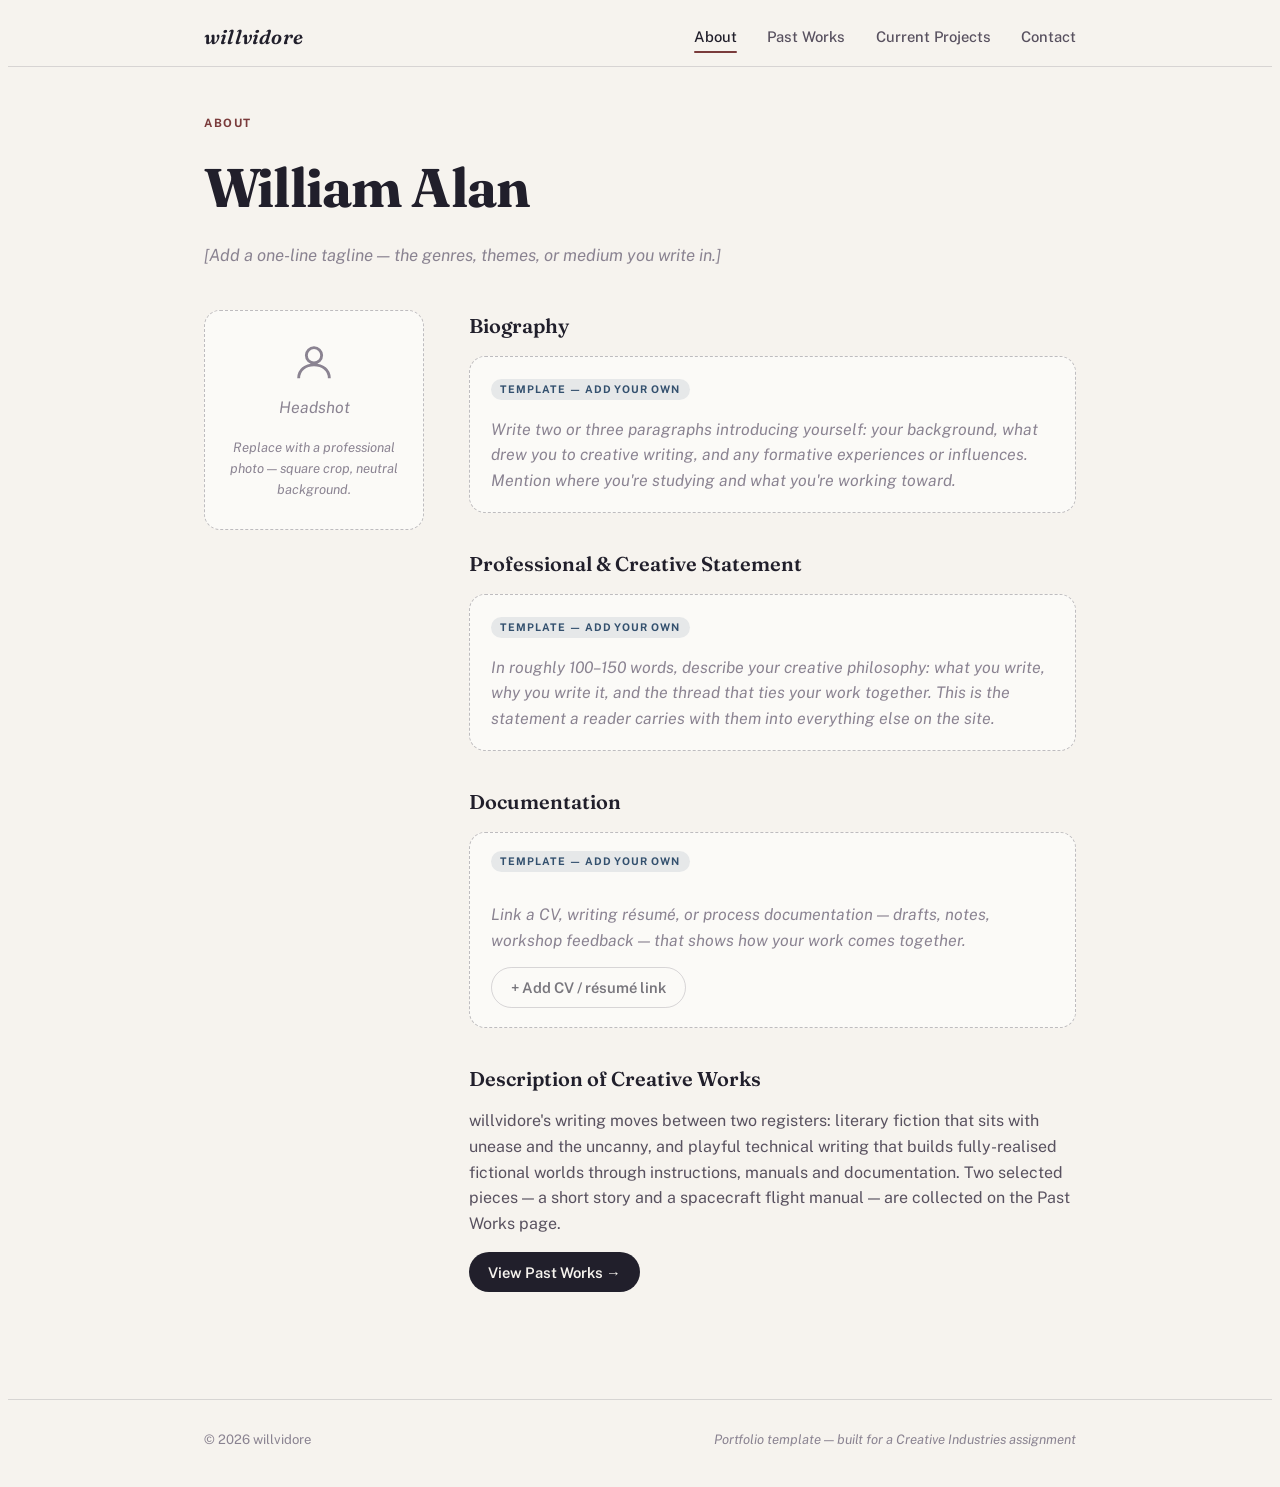
==== index.html @ b3757ad4 "Add files via upload" ====
<!DOCTYPE html>
<html lang="en">
<head>
<meta charset="UTF-8">
<meta name="viewport" content="width=device-width, initial-scale=1.0">
<meta name="description" content="willvidore — a creative writing portfolio featuring past works, current projects, and contact details.">
<link rel="icon" href="data:image/svg+xml,%3Csvg xmlns=%22http://www.w3.org/2000/svg%22 viewBox=%220 0 100 100%22%3E%3Ctext y=%22.9em%22 font-size=%2290%22%3E%F0%9F%96%8B%EF%B8%8F%3C/text%3E%3C/svg%3E">
<title>willvidore</title>
<link rel="preconnect" href="https://fonts.googleapis.com">
<link rel="preconnect" href="https://fonts.gstatic.com" crossorigin>
<link href="https://fonts.googleapis.com/css2?family=Fraunces:ital,opsz,wght@0,9..144,400;0,9..144,500;0,9..144,600;0,9..144,700;1,9..144,500&family=Public+Sans:wght@400;500;600;700&display=swap" rel="stylesheet">
<style>
  :root{
    --paper:#F6F3EE;
    --paper-raised:#FFFFFF;
    --ink:#211F2B;
    --ink-soft:#58515F;
    --ink-faint:#8A8391;
    --accent:#7A3B3B;
    --accent-soft:rgba(122,59,59,.10);
    --accent2:#33506E;
    --accent2-soft:rgba(51,80,110,.10);
    --line:rgba(33,31,43,.14);
    --line-strong:rgba(33,31,43,.28);
    --danger:#A23B2E;
    --danger-soft:rgba(162,59,46,.10);
    --warning:#8A6414;
    --warning-soft:rgba(138,100,20,.12);
    --caution:#3F6B52;
    --caution-soft:rgba(63,107,82,.10);
    --shadow-sm:0 1px 2px rgba(33,31,43,.07);
    --shadow-lg:0 12px 32px rgba(33,31,43,.09);
    --radius:16px;
    --radius-sm:10px;
    --serif:'Fraunces',Georgia,'Times New Roman',serif;
    --sans:'Public Sans',-apple-system,BlinkMacSystemFont,'Segoe UI',sans-serif;
  }
  @media (prefers-color-scheme: dark){
    :root:not([data-theme="light"]){
      --paper:#17151E;
      --paper-raised:#1F1C27;
      --ink:#ECE8E1;
      --ink-soft:#B7AFBF;
      --ink-faint:#847C90;
      --accent:#E0998A;
      --accent-soft:rgba(224,153,138,.14);
      --accent2:#93B7DB;
      --accent2-soft:rgba(147,183,219,.14);
      --line:rgba(236,232,225,.14);
      --line-strong:rgba(236,232,225,.26);
      --danger:#E28777;
      --danger-soft:rgba(226,135,119,.14);
      --warning:#E0BA5C;
      --warning-soft:rgba(224,186,92,.14);
      --caution:#8FC7A4;
      --caution-soft:rgba(143,199,164,.14);
      --shadow-sm:0 1px 2px rgba(0,0,0,.4);
      --shadow-lg:0 16px 36px rgba(0,0,0,.45);
    }
  }
  :root[data-theme="dark"]{
    --paper:#17151E;
    --paper-raised:#1F1C27;
    --ink:#ECE8E1;
    --ink-soft:#B7AFBF;
    --ink-faint:#847C90;
    --accent:#E0998A;
    --accent-soft:rgba(224,153,138,.14);
    --accent2:#93B7DB;
    --accent2-soft:rgba(147,183,219,.14);
    --line:rgba(236,232,225,.14);
    --line-strong:rgba(236,232,225,.26);
    --danger:#E28777;
    --danger-soft:rgba(226,135,119,.14);
    --warning:#E0BA5C;
    --warning-soft:rgba(224,186,92,.14);
    --caution:#8FC7A4;
    --caution-soft:rgba(143,199,164,.14);
    --shadow-sm:0 1px 2px rgba(0,0,0,.4);
    --shadow-lg:0 16px 36px rgba(0,0,0,.45);
  }

  *{box-sizing:border-box;}
  body{
    background:var(--paper);
    color:var(--ink);
    font:400 16px/1.6 var(--sans);
    -webkit-font-smoothing:antialiased;
  }
  h1,h2,h3,h4,h5{font-family:var(--serif);font-weight:600;color:var(--ink);text-wrap:balance;margin:0;}
  p{margin:0;}
  a{color:inherit;}
  ul,ol,dl{margin:0;padding:0;}
  li{list-style:none;}
  button{font:inherit;color:inherit;background:none;border:none;cursor:pointer;}
  svg{display:block;flex-shrink:0;}
  @media (prefers-reduced-motion: reduce){
    *{animation-duration:.001ms !important;transition-duration:.001ms !important;}
  }

  .page-inner{max-width:920px;margin:0 auto;padding-inline:24px;}
  .eyebrow{
    font:700 .72rem/1 var(--sans);letter-spacing:.14em;text-transform:uppercase;
    color:var(--accent);margin-bottom:.9rem;
  }
  .display{font-size:clamp(2.1rem,5vw,3.4rem);letter-spacing:-.015em;font-weight:700;}
  .lede{font-size:1.08rem;color:var(--ink-soft);max-width:60ch;margin-top:.9rem;}

  /* ---------- nav ---------- */
  .nav{
    position:sticky;top:env(safe-area-inset-top,0px);z-index:40;
    background:color-mix(in srgb, var(--paper) 88%, transparent);
    backdrop-filter:blur(10px);
    border-bottom:1px solid var(--line);
  }
  .nav-inner{
    max-width:920px;margin:0 auto;padding:16px 24px;
    display:flex;align-items:center;justify-content:space-between;gap:1rem;
  }
  .wordmark{
    font:600 1.25rem/1 var(--serif);font-style:italic;letter-spacing:.01em;
    text-decoration:none;color:var(--ink);
  }
  .nav-toggle{
    display:none;align-items:center;gap:.4rem;
    font:600 .85rem var(--sans);color:var(--ink);
    border:1px solid var(--line-strong);border-radius:999px;padding:.45rem .9rem;
  }
  .nav-links{display:flex;align-items:center;gap:1.9rem;}
  .nav-links a{
    text-decoration:none;font:500 .92rem var(--sans);color:var(--ink-soft);
    position:relative;padding-block:.3rem;transition:color .15s ease;
  }
  .nav-links a:hover{color:var(--ink);}
  .nav-links a[aria-current="page"]{color:var(--ink);}
  .nav-links a[aria-current="page"]::after{
    content:"";position:absolute;left:0;right:0;bottom:-3px;height:2px;background:var(--accent);border-radius:2px;
  }
  @media (max-width:640px){
    .nav-toggle{display:inline-flex;}
    .nav-links{
      position:absolute;top:100%;left:0;right:0;
      flex-direction:column;align-items:flex-start;gap:0;
      background:var(--paper-raised);border-bottom:1px solid var(--line);
      box-shadow:var(--shadow-lg);
      max-height:0;overflow:hidden;transition:max-height .22s ease;
    }
    .nav-links.open{max-height:280px;}
    .nav-links li{width:100%;}
    .nav-links a{display:block;padding:.9rem 24px;width:100%;border-bottom:1px solid var(--line);}
  }

  main{display:block;}
  .page{padding-block:3.2rem 4.5rem;animation:fade-in .35s ease both;}
  @keyframes fade-in{from{opacity:0;transform:translateY(6px);}to{opacity:1;transform:translateY(0);}}

  /* ---------- buttons ---------- */
  .btn{
    display:inline-flex;align-items:center;gap:.5rem;
    font:600 .92rem var(--sans);text-decoration:none;
    padding:.7rem 1.2rem;border-radius:999px;transition:transform .15s ease, background .15s ease, border-color .15s ease;
  }
  .btn-primary{background:var(--ink);color:var(--paper);}
  :root[data-theme="dark"] .btn-primary, @media (prefers-color-scheme:dark){ }
  .btn-primary:hover{transform:translateY(-1px);}
  .btn-ghost{border:1.5px solid var(--line-strong);color:var(--ink);}
  .btn-ghost:hover{border-color:var(--accent);color:var(--accent);}
  .btn-disabled{opacity:.6;cursor:not-allowed;}
  .btn-disabled:hover{transform:none;border-color:var(--line-strong);color:var(--ink);}

  /* ---------- template placeholders ---------- */
  .template-box{
    border:1.5px dashed var(--line-strong);
    border-radius:var(--radius);
    padding:1.15rem 1.3rem;
    background:color-mix(in srgb, var(--paper-raised) 55%, transparent);
  }
  .template-tag{
    display:inline-flex;align-items:center;gap:.35rem;
    font:700 .66rem/1 var(--sans);letter-spacing:.09em;text-transform:uppercase;
    color:var(--accent2);background:var(--accent2-soft);
    padding:.32rem .6rem;border-radius:999px;margin-bottom:.65rem;
  }
  .placeholder-text{color:var(--ink-faint);font-style:italic;}
  .fine-print{font-size:.82rem;margin-top:.5rem;}

  /* ---------- about page ---------- */
  .about-intro{margin-bottom:2.6rem;}
  .tagline{font-size:1.05rem;margin-top:.7rem;max-width:52ch;}
  .about-grid{display:grid;grid-template-columns:220px 1fr;gap:2.8rem;align-items:start;}
  @media (max-width:720px){.about-grid{grid-template-columns:1fr;}}
  .headshot-frame{
    aspect-ratio:1/1;width:100%;display:flex;flex-direction:column;align-items:center;justify-content:center;
    text-align:center;gap:.55rem;
  }
  .headshot-frame svg{color:var(--ink-faint);width:46px;height:46px;}
  .about-block{margin-bottom:2.2rem;}
  .about-block h2{font-size:1.25rem;margin-bottom:.85rem;}
  .about-block p.placeholder-text{margin-top:.4rem;}
  .doc-box{display:flex;flex-direction:column;align-items:flex-start;gap:.85rem;}
  .about-block > p{color:var(--ink-soft);}
  .about-block .btn-primary{margin-top:1rem;}

  /* ---------- past works ---------- */
  .works-list{margin-top:2.4rem;display:flex;flex-direction:column;gap:1.6rem;}
  .work-card{
    background:var(--paper-raised);border:1px solid var(--line);border-radius:var(--radius);
    box-shadow:var(--shadow-sm);overflow:hidden;
  }
  .work-head{padding:1.9rem 2rem;}
  .work-meta-row{display:flex;flex-wrap:wrap;align-items:center;gap:.7rem;margin-bottom:.9rem;}
  .chip{
    font:700 .68rem/1 var(--sans);letter-spacing:.06em;text-transform:uppercase;
    padding:.36rem .65rem;border-radius:999px;
  }
  .chip-fiction{background:var(--accent-soft);color:var(--accent);}
  .chip-tech{background:var(--accent2-soft);color:var(--accent2);}
  .work-stats{font:500 .8rem var(--sans);color:var(--ink-faint);font-variant-numeric:tabular-nums;}
  .work-card h2{font-size:1.7rem;margin-bottom:.7rem;}
  .work-logline{font-style:italic;color:var(--ink-soft);margin-bottom:.85rem;max-width:62ch;}
  .work-desc{color:var(--ink-soft);max-width:66ch;margin-bottom:1.3rem;}
  .work-toggle{
    display:inline-flex;align-items:center;gap:.5rem;
    font:600 .88rem var(--sans);color:var(--ink);
    border:1.5px solid var(--line-strong);border-radius:999px;padding:.6rem 1.1rem;
    transition:border-color .15s ease,color .15s ease;
  }
  .work-toggle:hover{border-color:var(--accent);color:var(--accent);}
  .chevron{width:14px;height:14px;transition:transform .2s ease;}
  .chevron.open{transform:rotate(180deg);}
  .work-full{border-top:1px solid var(--line);padding:2.2rem 2rem 2.4rem;background:color-mix(in srgb, var(--paper) 55%, var(--paper-raised));}

  .manuscript{max-width:64ch;margin:0 auto;font-family:var(--serif);font-size:1.06rem;line-height:1.85;color:var(--ink);}
  .manuscript p{margin-bottom:1.15rem;}
  .manuscript p:first-of-type::first-letter{
    font-size:3.1rem;font-weight:600;float:left;line-height:.82;padding:.1rem .5rem 0 0;color:var(--accent);
  }

  .manual{max-width:66ch;margin:0 auto;}
  .manual h3{font-size:1.4rem;margin-bottom:.6rem;}
  .manual > p{color:var(--ink-soft);margin-bottom:.8rem;}
  .manual h4{font-size:1.05rem;margin-top:2rem;margin-bottom:.9rem;padding-bottom:.5rem;border-bottom:1px solid var(--line);}
  .manual h5{font-size:.92rem;color:var(--accent2);margin-top:1.3rem;margin-bottom:.6rem;letter-spacing:.02em;}
  .control-list{display:grid;grid-template-columns:1fr;gap:.75rem;}
  .control-list .ctrl{padding:.7rem .9rem;border:1px solid var(--line);border-radius:var(--radius-sm);background:var(--paper-raised);}
  .control-list dt{font:600 .92rem var(--sans);margin-bottom:.2rem;}
  .control-list dd{font-size:.88rem;color:var(--ink-soft);margin:0;}
  .manual ol{counter-reset:step;display:flex;flex-direction:column;gap:.7rem;margin-bottom:.5rem;}
  .manual ol li{
    counter-increment:step;position:relative;padding-left:2.1rem;font-size:.94rem;color:var(--ink);
  }
  .manual ol li::before{
    content:counter(step);position:absolute;left:0;top:0;
    width:1.5rem;height:1.5rem;border-radius:50%;background:var(--accent2-soft);color:var(--accent2);
    font:700 .74rem/1.5rem var(--sans);text-align:center;font-variant-numeric:tabular-nums;
  }
  .manual ol li small{display:block;color:var(--ink-soft);font-size:.86rem;margin-top:.15rem;}
  .warnings-list{display:flex;flex-direction:column;gap:.6rem;}
  .warnings-list li{
    font-size:.92rem;padding:.65rem .9rem;border-radius:var(--radius-sm);border:1px solid var(--line);
  }
  .sev-danger{background:var(--danger-soft);border-color:transparent;color:var(--ink);}
  .sev-danger strong{color:var(--danger);}
  .sev-warning{background:var(--warning-soft);border-color:transparent;color:var(--ink);}
  .sev-warning strong{color:var(--warning);}
  .sev-caution{background:var(--caution-soft);border-color:transparent;color:var(--ink);}
  .sev-caution strong{color:var(--caution);}
  .faq-list{display:flex;flex-direction:column;gap:1.1rem;}
  .faq-list dt{font:600 .95rem var(--sans);margin-bottom:.3rem;}
  .faq-list dd{color:var(--ink-soft);font-size:.92rem;margin:0;}

  .work-card-add{margin-top:.3rem;text-align:left;}

  /* ---------- projects ---------- */
  .projects-grid{margin-top:2.2rem;display:grid;grid-template-columns:repeat(auto-fill,minmax(240px,1fr));gap:1.2rem;}
  .project-card{min-height:190px;display:flex;flex-direction:column;gap:.5rem;}
  .project-card h2{font-size:1.15rem;}
  .project-status{
    display:inline-block;font:600 .72rem var(--sans);letter-spacing:.04em;text-transform:uppercase;
    padding:.28rem .6rem;border-radius:999px;border:1px dashed var(--line-strong);width:fit-content;
  }
  .add-card{align-items:center;justify-content:center;text-align:center;min-height:190px;}

  /* ---------- contact ---------- */
  .contact-layout{display:grid;grid-template-columns:1.1fr .9fr;gap:3rem;margin-top:2.4rem;align-items:start;}
  @media (max-width:720px){.contact-layout{grid-template-columns:1fr;gap:2.2rem;}}
  .contact-card{margin-top:1rem;}
  .contact-email{font:600 1.25rem var(--serif);word-break:break-word;}
  .contact-layout h2{font-size:1.1rem;margin-bottom:1rem;}
  .elsewhere-list{display:flex;flex-direction:column;gap:.75rem;}
  .elsewhere-item{
    display:flex;align-items:center;gap:.75rem;padding:.85rem 1rem;
  }
  .elsewhere-item svg{width:20px;height:20px;color:var(--ink-faint);}

  /* ---------- footer ---------- */
  .site-footer{border-top:1px solid var(--line);padding-block:1.8rem;}
  .footer-inner{display:flex;flex-wrap:wrap;justify-content:space-between;gap:.5rem;font-size:.82rem;color:var(--ink-faint);}
</style>

</head>
<body>
<header class="nav">
  <div class="nav-inner">
    <a href="#about" class="wordmark">willvidore</a>
    <nav aria-label="Primary">
      <button class="nav-toggle" id="navToggle" aria-expanded="false" aria-controls="navLinks">
        Menu
        <svg width="12" height="12" viewBox="0 0 24 24" fill="none" stroke="currentColor" stroke-width="2.4" stroke-linecap="round"><path d="M3 6h18M3 12h18M3 18h18"/></svg>
      </button>
      <ul class="nav-links" id="navLinks">
        <li><a href="#about" data-route="about">About</a></li>
        <li><a href="#past-works" data-route="past-works">Past Works</a></li>
        <li><a href="#current-projects" data-route="current-projects">Current Projects</a></li>
        <li><a href="#contact" data-route="contact">Contact</a></li>
      </ul>
    </nav>
  </div>
</header>

<main id="main">

  <!-- ABOUT -->
  <section id="page-about" class="page" data-page="about">
    <div class="page-inner">
      <div class="about-intro">
        <p class="eyebrow">About</p>
        <h1 class="display">William Alan</h1>
        <p class="tagline placeholder-text">[Add a one-line tagline — the genres, themes, or medium you write in.]</p>
      </div>

      <div class="about-grid">
        <div class="headshot-col">
          <div class="headshot-frame template-box">
            <svg width="46" height="46" viewBox="0 0 24 24" fill="none" stroke="currentColor" stroke-width="1.5"><circle cx="12" cy="8" r="4"/><path d="M4 20c0-4.4 3.6-7 8-7s8 2.6 8 7"/></svg>
            <p class="placeholder-text">Headshot</p>
            <p class="fine-print placeholder-text">Replace with a professional photo — square crop, neutral background.</p>
          </div>
        </div>

        <div class="about-col">
          <div class="about-block">
            <h2>Biography</h2>
            <div class="template-box">
              <span class="template-tag">Template — add your own</span>
              <p class="placeholder-text">Write two or three paragraphs introducing yourself: your background, what drew you to creative writing, and any formative experiences or influences. Mention where you're studying and what you're working toward.</p>
            </div>
          </div>

          <div class="about-block">
            <h2>Professional &amp; Creative Statement</h2>
            <div class="template-box">
              <span class="template-tag">Template — add your own</span>
              <p class="placeholder-text">In roughly 100–150 words, describe your creative philosophy: what you write, why you write it, and the thread that ties your work together. This is the statement a reader carries with them into everything else on the site.</p>
            </div>
          </div>

          <div class="about-block">
            <h2>Documentation</h2>
            <div class="template-box doc-box">
              <span class="template-tag">Template — add your own</span>
              <p class="placeholder-text">Link a CV, writing résumé, or process documentation — drafts, notes, workshop feedback — that shows how your work comes together.</p>
              <span class="btn btn-ghost btn-disabled" aria-disabled="true">+ Add CV / résumé link</span>
            </div>
          </div>

          <div class="about-block">
            <h2>Description of Creative Works</h2>
            <p>willvidore's writing moves between two registers: literary fiction that sits with unease and the uncanny, and playful technical writing that builds fully-realised fictional worlds through instructions, manuals and documentation. Two selected pieces — a short story and a spacecraft flight manual — are collected on the Past Works page.</p>
            <a href="#past-works" class="btn btn-primary">View Past Works →</a>
          </div>
        </div>
      </div>
    </div>
  </section>

  <!-- PAST WORKS -->
  <section id="page-past-works" class="page" data-page="past-works" hidden>
    <div class="page-inner">
      <p class="eyebrow">Past Works</p>
      <h1 class="display">Selected Writing</h1>
      <p class="lede">Two pieces, two registers: a work of literary short fiction, and a technical document written entirely in-world. Together they show range across tone, form and craft.</p>

      <div class="works-list">

        <article class="work-card">
          <div class="work-head">
            <div class="work-meta-row">
              <span class="chip chip-fiction">Literary Fiction</span>
              <span class="work-stats">1,343 words · ~6 min read</span>
            </div>
            <h2>Beneath Our Feet</h2>
            <p class="work-logline">Two sisters watch the shadow-creatures that haunt their street every night — until one small detail about an old friend's cane makes the watching impossible to unsee.</p>
            <p class="work-desc">A short story exploring grief and inheritance through the folklore of "Crows" — shade-like figures dismissed as harmless nighttime entertainment. Told in close first person with naturalistic dialogue, the piece builds its unease slowly before landing on a single, quiet realisation.</p>
            <button class="work-toggle" aria-expanded="false" aria-controls="work-crows-full">
              <span class="toggle-label">Read the full story</span>
              <svg class="chevron" width="14" height="14" viewBox="0 0 24 24" fill="none" stroke="currentColor" stroke-width="2.4" stroke-linecap="round" stroke-linejoin="round"><path d="M6 9l6 6 6-6"/></svg>
            </button>
          </div>
          <div id="work-crows-full" class="work-full" hidden>
            <div class="manuscript">
              <p>Crows dislike being disturbed. Dark, cowled, always scowling, always fighting. They prowl from street to street, dark shadows cutting dangerous silhouettes in patches of moonlight. Streetlamps flicker and crackle as they pass by, dissolving from one patch of light and reforming at the edge of the next. They walk two dimensionally, as though they are shadows come to life, or perhaps existing in another plane altogether.</p>
              <p>Father always told me that Crows are harmless. Funny creatures that put on a show for us. Yet, after years spent watching them tear each other apart under the cover of darkness and stride from place to place with great purpose, I must disagree. I know what Father would say in response to that, as well.</p>
              <p>'You're off in the clouds again, Hat. Ain't not one person ever saw a Crow do nothin' but push other Crows and run real quick. Only thing they're good for is a bitta nighttime entertainment. I don't reckon they could even see us.'</p>
              <p>And then he'd have another beer and laugh with his buddies from the local Mine, continuing with his merry life of soot filled mornings and drunk afternoons at the usual haunt.</p>
              <p>I watch intently as another Crow sidles from the shadows of one streetlamp to the next, the signature flicker following behind it. It moves differently to the one before it, a sort of hobble to its stride, though it remains far faster than any human. I'd seen it before, several times, in fact. It was funny that no one else seemed to notice the little, barely seen quirks in each one of the malevolent creatures that walked the dark paths with us. Some walked funny, others wore shadowy head pieces, like top hats, or plague masks. Some Crows wore long, twisting cloaks, whilst others looked to wear fancy, tailored suits. I'd never seen one in shorts and a shirt, though.</p>
              <p>As far as we were aware, the Crows had been around for centuries, perhaps even since before humanity. There were even records of people describing "ghosts from their nightmares" which lived in strips of moonlight. However, as time passed, we began acknowledging them as nothing but harmless, insubstantial creatures that create puppet shows during the night with their rapidly moving silhouettes. Yet… there was something else to them, I would swear my life on it. Something everyone had missed.</p>
              <p>Several more Crows dash between the streetlights, and two of them stop to attack each other, tearing great strips of shadow away from one another before breaking apart and slipping off to go separate ways.</p>
              <p>I hear the light patter of footsteps behind me, a quick glance over my shoulder revealing my sister creeping across the veranda. She spares but a glance for the Crows slipping through the streetlight.</p>
              <p>'Hi Hat.' She uses her tongue to imitate a hi-hat. 'Ya still trynna figure out the Crows' mysterious secrets?'</p>
              <p>I nod absentmindedly. 'Yep, and they're proving to be especially mysterious tonight.'</p>
              <p>She rolls her eyes. 'You say that every night. Ya gonna prove it anytime soon… or?'</p>
              <p>'Y'know what Ari? Perhaps tonight will be the night.' I say airily, allowing a ghost of a smile to cross my lips.</p>
              <p>'I'm sure it will be.' She says with a grin.</p>
              <p>We fall into a comfortable silence for a minute, watching as several more Crows flicker by.</p>
              <p>'Have you noticed the way they look?' I ask.</p>
              <p>She raises an eyebrow. 'You mean all shadowy and stuff? Pretty sure everyone in the whole world's noticed that.'</p>
              <p>I giggle. 'No, I mean like their little hats and suits and things. Y'know, how all of them are dressed different?'</p>
              <p>'I... suppose?' She says, furrowing her eyebrows. 'What does that have to do with anything?'</p>
              <p>'Nothing, I guess.' I say. 'I just find it a little strange that they dress like us.'</p>
              <p>We lapse into another silence, and I spot a Crow across the street, unmoving except for its head, which it moves from side to side rapidly, occasionally craning its neck. It wears a top hat made of shadows, and a scarf and cloak which blow behind it despite its shadowy nature and the lack of wind. It holds a cane in its right hand, wobbling it from side to side, and seems to be tapping its foot on the bottom of the patch of streetlight. I watch it closely. It is not often that a Crow will remain stationary. Most of them seem to have places to be.</p>
              <p>'You remember Old Benjamin?' Ari asks suddenly.</p>
              <p>I nod and smile, not taking my eyes off the Crow. 'How could I forget? He would play chess with us every Sunday when we were little and make us hot chocolate whilst Father worked overtime.'</p>
              <p>Ari grins. 'You were awful at chess.'</p>
              <p>'I was not!' I turn towards her, pouting.</p>
              <p>She rolls her eyes, a small smile on her lips. 'Uh huh. Anyways, your poor chess playing aside, you see that Crow over there?' She points at the stationary Crow.</p>
              <p>I shake my head with a sigh. 'Yes, I see the Crow.'</p>
              <p>'It kinda looks like Old Benjamin.' She says.</p>
              <p>'Huh… he sort of does' I say. 'Wha–'</p>
              <p>Another Crow suddenly lunges from the shadows and out into the streetlight where the Benjamin-looking Crow stands, slashing at his face. Benjamin flails around, seemingly losing his balance. The other Crow — which wields a long pole of shadow and wears a long, dark robe — tears large chunks of shadow off him, tossing them off to fade into nothingness. Both Crows slip out of the streetlight quickly in a tangle of twisting shadows.</p>
              <p>'Poor Benjamin.' Ari giggles.</p>
              <p>'Oh, don't make fun of them.' I say. 'They might have feelings.'</p>
              <p>'Maybe.' Ari says.</p>
              <p>I turn to her, a frown broaching my features. 'Y'know… That Crow really did look like Old Benjamin.'</p>
              <p>Ari shrugs. 'Maybe they're imitating us.'</p>
              <p>A sudden chill races up my spine. 'Do you remember what the pastor said at Benjamin's funeral?'</p>
              <p>'Not really.' Ari says. 'I just remember crying a lot and placing one of his rooks on his grave. Sad times.' She shakes her head.</p>
              <p>'The pastor said that Benjamin died peacefully, wearing his favourite top hat and warmest winter cloak, having fallen asleep by his chessboard.' I say. 'And that Crow… Benjamin had a cane just like it. He'd always lean it on the side of the coffee table when he played chess, remember?'</p>
              <p>She cracks a grin. 'Yeah, and he used to grab it and wobble it whenever he was concentrating. Kinda like what those grandmasters do when they play with the pawns, but with his, like, whole cane.'</p>
              <p>A sudden, horrid realisation arises from the depths of my mind, and my entire being seems to freeze up. I turn to look at her, my mind frozen, a hollow pit forming in my stomach. Ari closes her mouth, smile fading, and she noticeably swallows.</p>
              <p>She looks up at me. 'Wait a minute… you don't think…' she trails off.</p>
              <p>'That they're… us.' I finish, my jaw slack. But it made so much sense. Shades, not shadows. Ghosts of their nightmares, people used to say. Ghosts. Not creatures. Ghosts.</p>
              <p>'Perhaps it's just… Hell? Purgatory?' Ari asks, a note of desperation creeping into her voice.</p>
              <p>I shake my head. 'Benjamin was the kindest man I ever knew. He dedicated his entire life to playing chess and making coffees for the community. All anyone had to say was good things… and that Crow, it didn't fight back. It just tried to run. It was him, Ari. I know it.' I say, my breath shortening, a lump forming in the back of my throat. 'That… that's our afterlife.'</p>
              <p>I shiver again, watching as another pair of Crows tear long strips of shadow from each other as they cross between streetlamps.</p>
              <p>'It might not be…' Ari says, hugging herself. Then she seems to falter. 'If that's where we're headed… what's the point?' she looks at me. 'What's the point to living, Hat?'</p>
              <p>I have no answer to that.</p>
            </div>
          </div>
        </article>

        <article class="work-card">
          <div class="work-head">
            <div class="work-meta-row">
              <span class="chip chip-tech">Technical / Genre Writing</span>
              <span class="work-stats">1,229 words · ~5 min read</span>
            </div>
            <h2>Skyward Starfighter II — Flight Manual</h2>
            <p class="work-logline">A full owner's manual for a fictional starship, written entirely in the voice of its in-universe manufacturer.</p>
            <p class="work-desc">A technical writing sample that builds an entire fictional world through document convention alone — control panel glossary, step-by-step operating instructions, safety warnings, troubleshooting and FAQ. Demonstrates plain-language instructional writing and consistent world-building without a narrator.</p>
            <button class="work-toggle" aria-expanded="false" aria-controls="work-skyward-full">
              <span class="toggle-label">Read the full manual</span>
              <svg class="chevron" width="14" height="14" viewBox="0 0 24 24" fill="none" stroke="currentColor" stroke-width="2.4" stroke-linecap="round" stroke-linejoin="round"><path d="M6 9l6 6 6-6"/></svg>
            </button>
          </div>
          <div id="work-skyward-full" class="work-full" hidden>
            <div class="manual">
              <h3>Skyward Starfighter II: Flight Manual</h3>
              <p>Congratulations on your new Skyward Starfighter II!</p>
              <p>Whether you're a new or experienced pilot, you will find the Skyward II will be your smoothest flight experience yet. Between our simple controls, easy-input navigation, and cytonic technology, traversing the stars has never been easier.</p>

              <h4>The Control Panel</h4>
              <dl class="control-list">
                <div class="ctrl"><dt>Start Engine Button</dt><dd>Easy-to-use On/Off button with integrated light.</dd></div>
                <div class="ctrl"><dt>Engage Boosters Switch</dt><dd>Easy-to-use On/Off switch with integrated light.</dd></div>
                <div class="ctrl"><dt>Directional Control Lever</dt><dd>Controls whether the ship moves forward or reverses.</dd></div>
                <div class="ctrl"><dt>Throttle Control Lever</dt><dd>Controls the speed your ship will travel.</dd></div>
                <div class="ctrl"><dt>Hyperdrive Lever</dt><dd>Engages hyperspace travel.</dd></div>
                <div class="ctrl"><dt>Take-off / Landing Lever</dt><dd>Controls take-off and how fast take-off will be, also controls landing and how fast landing will be.</dd></div>
                <div class="ctrl"><dt>Input Coordinates</dt><dd>Easily type in coordinates for the electronic screen in latitude, altitude, longitude (X, Y, Z) format.</dd></div>
                <div class="ctrl"><dt>Viewing Screen</dt><dd>Displays a chart of nearby space. Also displays a recommended route after inputting the coordinates.</dd></div>
                <div class="ctrl"><dt>Fuel Gauge</dt><dd>Shows how much fuel is left in the ship, and how far the ship can fly before needing to be refuelled.</dd></div>
                <div class="ctrl"><dt>Coordinates Display</dt><dd>Displays your current coordinates.</dd></div>
                <div class="ctrl"><dt>Radar</dt><dd>Displays all nearby space debris, spaceships, and planetary objects.</dd></div>
                <div class="ctrl"><dt>Steering Wheel</dt><dd>Allows you to direct the ship.</dd></div>
                <div class="ctrl"><dt>Landing Button</dt><dd>Releases the landing stand.</dd></div>
                <div class="ctrl"><dt>Dashboard</dt><dd>Displays the state of all the ship systems. Green lights mean systems are ready, red means repairs are needed.</dd></div>
                <div class="ctrl"><dt>1200 Thaum Capacity</dt><dd>Large fuel capacity allows the ship to fly great distances before needing a refuel.</dd></div>
              </dl>

              <h4>Directions for Take-off, Flight, and Landing</h4>
              <h5>Taking Off</h5>
              <ol>
                <li>Press the "Start Engine" button.</li>
                <li>Enter destination coordinates. <small>Use the coordinate input screen and corresponding HUD to input your destination coordinates in latitude, altitude, longitude (X, Y, Z) format.</small></li>
                <li>Switch the "Engage Boosters" switch to flight mode.</li>
                <li>Slowly push the take-off/land lever. <small>The ship should now slowly lift off the ground.</small></li>
                <li>Use the directional control lever to set the ship to either forwards or backwards, depending on which direction you would like to take off in.</li>
                <li>Push the throttle control to your desired speed.</li>
                <li>Press the autopilot button or use the steering wheel to follow the flightpath on the viewing screen.</li>
                <li>If necessary, pull the hyperdrive lever to engage hyperspace travel to the hyperspace zone nearest your destination.</li>
              </ol>
              <h5>Landing</h5>
              <ol>
                <li>Pull the throttle control down to zero. <small>This will bring the ship to a stop.</small></li>
                <li>Switch the "Engage Boosters" switch to landing mode.</li>
                <li>Slowly pull the take-off/land lever towards you. <small>The ship will then lower itself towards the ground.</small></li>
                <li>Direct the ship to the desired landing location using the steering wheel.</li>
                <li>Press the landing button to release the landing stand.</li>
                <li>Switch the "Engage Boosters" switch to off.</li>
                <li>Press the "Start Engine" button to turn the ship off.</li>
              </ol>

              <h4>Theory of Operation</h4>
              <p>Cytonic (hyperspace) travel can be used by certain species of alien or human life. It is a method of travel which involves "leaping" through hyperspace to reach a designated set of coordinates almost instantly. Our ships make use of a species of slug called a taynix, which can travel cytonically. The taynix uses cytonic communication to send signals to other members of its species. We have been able to replicate these signals, so that upon pulling the hyperdrive lever, the Skyward II will send the taynix a location based on your coordinates. The taynix will then perform a cytonic jump, pulling the ship with it through hyperspace.</p>

              <h4>Warnings</h4>
              <ul class="warnings-list">
                <li class="sev-danger"><strong>DANGER:</strong> Do not use anything other than Thaums to power this ship.</li>
                <li class="sev-danger"><strong>DANGER:</strong> Do not attempt to open the cockpit while ship is in motion.</li>
                <li class="sev-danger"><strong>DANGER:</strong> Do not disrupt the taynix during hyperspace travel.</li>
                <li class="sev-warning"><strong>WARNING:</strong> Do not ignore red warning indicators on the dashboard.</li>
                <li class="sev-warning"><strong>WARNING:</strong> Always verify airlock seals are intact before taking off.</li>
                <li class="sev-warning"><strong>WARNING:</strong> Always ensure you have enough fuel to make the trip.</li>
                <li class="sev-caution"><strong>CAUTION:</strong> When landing, always ensure you land in an open space or dock to avoid damage to the ship.</li>
                <li class="sev-caution"><strong>CAUTION:</strong> Do not use unlicensed, or foreign-powered technology when on board the ship.</li>
                <li class="sev-caution"><strong>CAUTION:</strong> Do not let the taynix out of its habitat.</li>
                <li class="sev-caution"><strong>CAUTION:</strong> Do not frighten the taynix (they tend to cytonic jump randomly when scared).</li>
              </ul>

              <h4>Troubleshooting</h4>
              <dl class="faq-list">
                <div><dt>Problem: Hyperdrive isn't working.</dt><dd>Solution: The most common cause of your hyperdrive not working is a piece of foreign technology interfering with the ship's attempt to communicate with the taynix. Either remove or switch off any traditional communication technology, as well as any foreign cytonic technology.</dd></div>
                <div><dt>Problem: Boosters won't engage.</dt><dd>Solution: The Boosters will not engage if any doors are open, or if there is a problem with the airlock seals. Check to make sure all airlock seals are intact and ensure both the cockpit and side-doors are closed.</dd></div>
                <div><dt>Problem: Ship will not leave the current atmosphere.</dt><dd>Solution: This problem typically occurs when there is not enough fuel to reach your intended destination. The Skyward II will always calculate the estimated fuel usage for your trip and will stop you from leaving the current atmosphere if you do not have enough fuel. To solve this, either refuel your ship on your current planet, or search for a Thaumic fuel station on a nearby planet or system that your ship can jump to.</dd></div>
              </dl>

              <h4>FAQ</h4>
              <dl class="faq-list">
                <div><dt>Do I need to do anything while the ship is in hyperdrive?</dt><dd>No, the Skyward II uses designated hyperdrive zones to move the ship through hyperspace. When you jump through hyperspace, the ship will select the closest hyperdrive zone to your location, and transport you there automatically. From there, you can either leave the ship on autopilot or steer it manually to your destination.</dd></div>
                <div><dt>How do I avoid any obstacles on the ship's flightpath?</dt><dd>The Skyward II will automatically detect obstacles using the radar and will avoid them when in autopilot mode.</dd></div>
                <div><dt>How will I know if the ship needs repairs?</dt><dd>On the dashboard (located behind the steering wheel), red warning lights will appear to indicate whether the ship needs any repairs, and where the repairs will need to be.</dd></div>
                <div><dt>Where can I get Thaum fuel?</dt><dd>If you've never used Thaum fuel before, don't worry! There are plenty of planets which sell Thaum fuel. Simply search for nearby fuel stations using the navigation screen and fly to them as normal.</dd></div>
                <div><dt>When should I use hyperdrive?</dt><dd>Hyperdrive isn't always necessary, especially if the planet you wish to travel to is close by. However, we recommend using hyperdrive whenever you are travelling between solar systems or larger gaps, otherwise the travel time will simply be too long.</dd></div>
                <div><dt>Do I need to take care of the taynix?</dt><dd>No, the taynix resides in a large habitat in the back of the ship, and feeds on Thaums. A small portion of the ship's fuel is automatically sent to the taynix's habitat, so there's no need to worry about the taynix.</dd></div>
                <div><dt>What if the taynix decides to cytonic jump on its own?</dt><dd>The taynix uses the cytonic jump primarily as an escape method if it feels frightened. The Skyward II provides the taynix with a comfortable habitat which it will see no need to escape from. On the extremely rare occasion that the taynix does jump on its own, you can simply input your previous coordinates (stored in the navigation screen history) and engage the hyperdrive. The taynix will then jump back to where you were previously.</dd></div>
              </dl>
            </div>
          </div>
        </article>

        <article class="work-card template-box work-card-add">
          <span class="template-tag">Template — add more work</span>
          <p class="placeholder-text">Add another piece here — poetry, journalism, screenwriting, a second short story. Copy the structure of the cards above: a genre tag, a logline, a short description, and the full piece behind a "Read" toggle.</p>
        </article>

      </div>
    </div>
  </section>

  <!-- CURRENT PROJECTS -->
  <section id="page-current-projects" class="page" data-page="current-projects" hidden>
    <div class="page-inner">
      <p class="eyebrow">Current Projects</p>
      <h1 class="display">In Progress</h1>
      <p class="lede placeholder-text">This page is a template — replace the cards below with what you're currently working on.</p>

      <div class="projects-grid">
        <article class="project-card template-box">
          <span class="template-tag">Template</span>
          <h2 class="placeholder-text">[Project Title]</h2>
          <span class="project-status placeholder-text">[Status — e.g. First draft]</span>
          <p class="placeholder-text">[A short description: what the project is, its form (novel, script, poetry collection…), and what stage it's at.]</p>
        </article>
        <article class="project-card template-box">
          <span class="template-tag">Template</span>
          <h2 class="placeholder-text">[Project Title]</h2>
          <span class="project-status placeholder-text">[Status — e.g. Editing]</span>
          <p class="placeholder-text">[A short description: what the project is, its form, and what stage it's at.]</p>
        </article>
        <article class="project-card template-box add-card">
          <span class="template-tag">Template</span>
          <p class="placeholder-text">+ Add another project</p>
        </article>
      </div>
    </div>
  </section>

  <!-- CONTACT -->
  <section id="page-contact" class="page" data-page="contact" hidden>
    <div class="page-inner">
      <p class="eyebrow">Contact</p>
      <h1 class="display">Get in Touch</h1>
      <div class="contact-layout">
        <div>
          <p class="lede">For submissions, collaborations, or opportunities, reach out by email.</p>
          <div class="template-box contact-card">
            <span class="template-tag">Template — add your own</span>
            <p class="contact-email placeholder-text">[yourprofessionalemail@gmail.com]</p>
            <p class="fine-print placeholder-text">Set up an email address for this portfolio specifically — never your personal or private address — and update this section with it.</p>
          </div>
        </div>

        <div>
          <h2>Elsewhere</h2>
          <ul class="elsewhere-list">
            <li class="template-box elsewhere-item">
              <svg viewBox="0 0 24 24" fill="none" stroke="currentColor" stroke-width="1.6"><rect x="3" y="3" width="18" height="18" rx="5"/><circle cx="12" cy="12" r="4"/><circle cx="17.2" cy="6.8" r="1"/></svg>
              <span class="placeholder-text">Instagram — add link</span>
            </li>
            <li class="template-box elsewhere-item">
              <svg viewBox="0 0 24 24" fill="none" stroke="currentColor" stroke-width="1.6"><rect x="3" y="3" width="18" height="18" rx="3"/><line x1="8" y1="10" x2="8" y2="17"/><circle cx="8" cy="6.7" r="1.1" fill="currentColor" stroke="none"/><path d="M12 17v-4.5c0-1.5 1.2-2.5 2.5-2.5s2.5 1 2.5 2.5V17"/></svg>
              <span class="placeholder-text">LinkedIn — add link</span>
            </li>
            <li class="template-box elsewhere-item">
              <svg viewBox="0 0 24 24" fill="none" stroke="currentColor" stroke-width="1.6"><path d="M10 13a4.5 4.5 0 0 0 6.5 1.3l2.4-2.4a4.5 4.5 0 0 0-6.4-6.4l-1.3 1.3"/><path d="M14 11a4.5 4.5 0 0 0-6.5-1.3L5.1 12a4.5 4.5 0 0 0 6.4 6.4l1.3-1.2"/></svg>
              <span class="placeholder-text">Portfolio / Behance — add link</span>
            </li>
            <li class="template-box elsewhere-item">
              <svg viewBox="0 0 24 24" fill="none" stroke="currentColor" stroke-width="1.6"><path d="M4 4l16 16M20 4L4 20"/></svg>
              <span class="placeholder-text">X / Twitter — add link</span>
            </li>
          </ul>
        </div>
      </div>
    </div>
  </section>

</main>

<footer class="site-footer">
  <div class="page-inner footer-inner">
    <span>© <span id="year"></span> willvidore</span>
    <span class="placeholder-text">Portfolio template — built for a Creative Industries assignment</span>
  </div>
</footer>

<script>
(function(){
  var routes = ['about','past-works','current-projects','contact'];
  var navLinks = document.getElementById('navLinks');
  var navToggle = document.getElementById('navToggle');

  function applyRoute(){
    var hash = (location.hash || '').replace('#','') || 'about';
    if (routes.indexOf(hash) === -1) hash = 'about';
    routes.forEach(function(r){
      var el = document.getElementById('page-' + r);
      if (el) el.hidden = (r !== hash);
    });
    document.querySelectorAll('[data-route]').forEach(function(a){
      a.setAttribute('aria-current', a.getAttribute('data-route') === hash ? 'page' : 'false');
    });
    navLinks.classList.remove('open');
    navToggle.setAttribute('aria-expanded', 'false');
    window.scrollTo(0,0);
  }

  window.addEventListener('hashchange', applyRoute);
  applyRoute();

  navToggle.addEventListener('click', function(){
    var open = navLinks.classList.toggle('open');
    navToggle.setAttribute('aria-expanded', open ? 'true' : 'false');
  });

  document.querySelectorAll('.work-toggle').forEach(function(btn){
    btn.addEventListener('click', function(){
      var panel = document.getElementById(btn.getAttribute('aria-controls'));
      var expanded = btn.getAttribute('aria-expanded') === 'true';
      btn.setAttribute('aria-expanded', String(!expanded));
      panel.hidden = expanded;
      var chevron = btn.querySelector('.chevron');
      if (chevron) chevron.classList.toggle('open', !expanded);
      var label = btn.querySelector('.toggle-label');
      if (label) label.textContent = expanded
        ? label.textContent.replace('Hide', 'Read')
        : label.textContent.replace('Read', 'Hide');
    });
  });

  var yearEl = document.getElementById('year');
  if (yearEl) yearEl.textContent = new Date().getFullYear();
})();
</script>
</body>
</html>
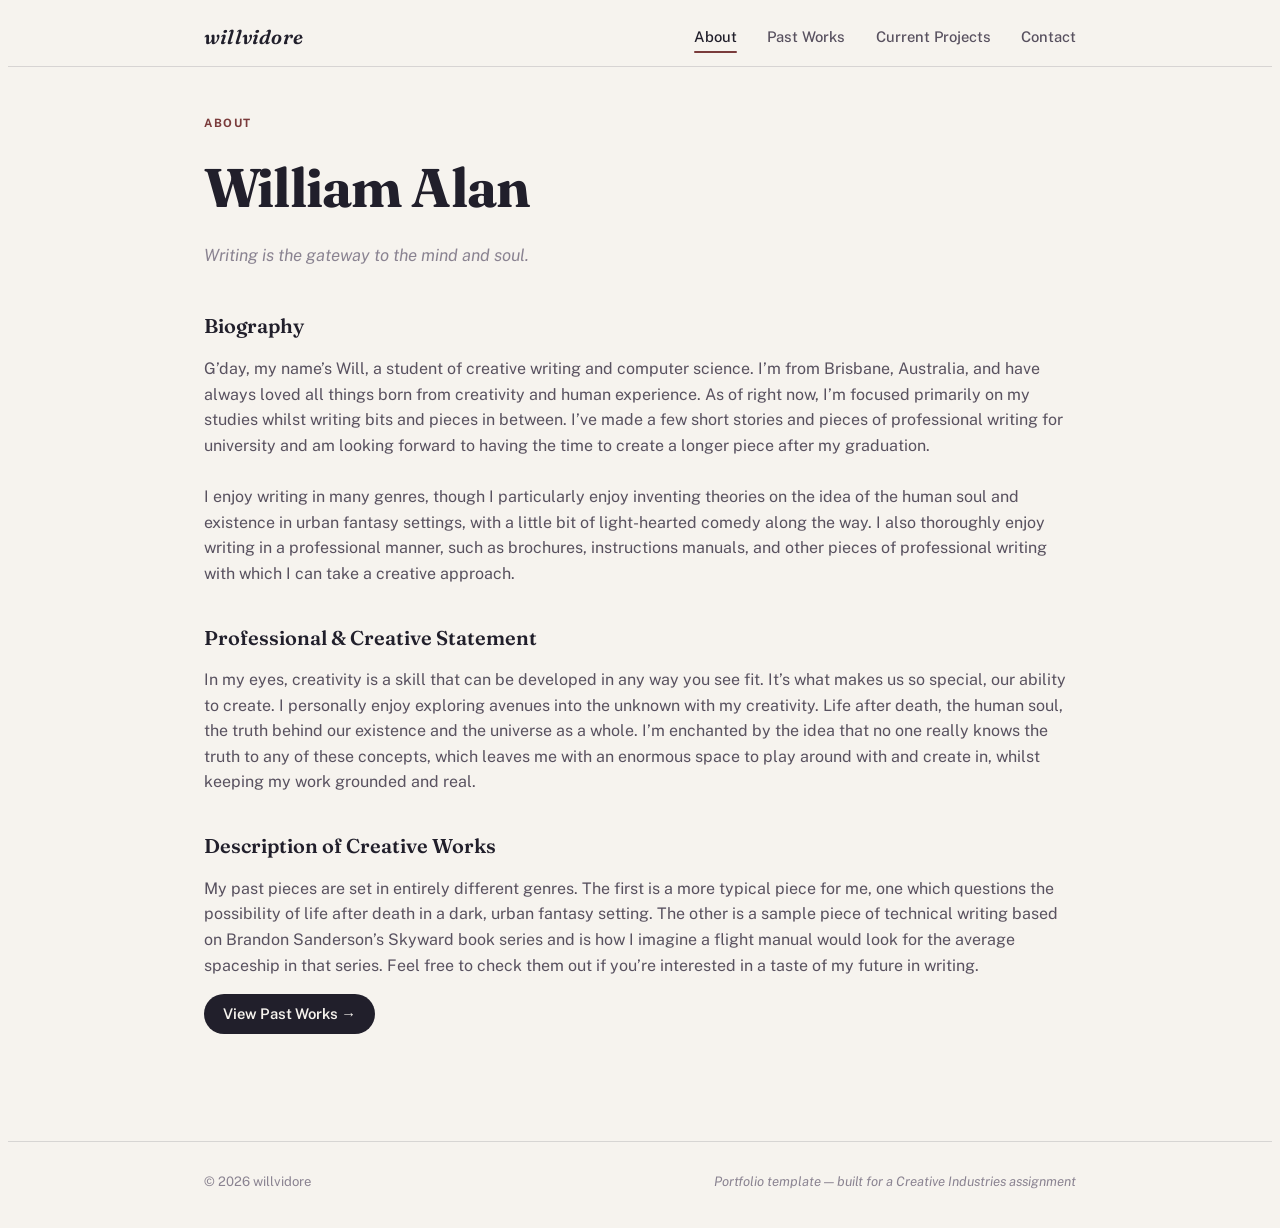
==== commit 603cf0c4: "Add files via upload" ====
--- a/index.html
+++ b/index.html
@@ -326,47 +326,35 @@
       <div class="about-intro">
         <p class="eyebrow">About</p>
         <h1 class="display">William Alan</h1>
-        <p class="tagline placeholder-text">[Add a one-line tagline — the genres, themes, or medium you write in.]</p>
+        <p class="tagline placeholder-text">Writing is the gateway to the mind and soul.</p>
       </div>
 
-      <div class="about-grid">
+      <!--<div class="about-grid">
         <div class="headshot-col">
           <div class="headshot-frame template-box">
             <svg width="46" height="46" viewBox="0 0 24 24" fill="none" stroke="currentColor" stroke-width="1.5"><circle cx="12" cy="8" r="4"/><path d="M4 20c0-4.4 3.6-7 8-7s8 2.6 8 7"/></svg>
             <p class="placeholder-text">Headshot</p>
             <p class="fine-print placeholder-text">Replace with a professional photo — square crop, neutral background.</p>
           </div>
-        </div>
+        </div> -->
 
         <div class="about-col">
           <div class="about-block">
             <h2>Biography</h2>
-            <div class="template-box">
-              <span class="template-tag">Template — add your own</span>
-              <p class="placeholder-text">Write two or three paragraphs introducing yourself: your background, what drew you to creative writing, and any formative experiences or influences. Mention where you're studying and what you're working toward.</p>
-            </div>
+              <p>G’day, my name’s Will, a student of creative writing and computer science. I’m from Brisbane, Australia, and have always loved all things born from creativity and human experience. As of right now, I’m focused primarily on my studies whilst writing bits and pieces in between. I’ve made a few short stories and pieces of professional writing for university and am looking forward to having the time to create a longer piece after my graduation.</p> <br />
+              <p>I enjoy writing in many genres, though I particularly enjoy inventing theories on the idea of the human soul and existence in urban fantasy settings, with a little bit of light-hearted comedy along the way. I also thoroughly enjoy writing in a professional manner, such as brochures, instructions manuals, and other pieces of professional writing with which I can take a creative approach. </p>
           </div>
 
           <div class="about-block">
             <h2>Professional &amp; Creative Statement</h2>
-            <div class="template-box">
-              <span class="template-tag">Template — add your own</span>
-              <p class="placeholder-text">In roughly 100–150 words, describe your creative philosophy: what you write, why you write it, and the thread that ties your work together. This is the statement a reader carries with them into everything else on the site.</p>
-            </div>
-          </div>
-
-          <div class="about-block">
-            <h2>Documentation</h2>
-            <div class="template-box doc-box">
-              <span class="template-tag">Template — add your own</span>
-              <p class="placeholder-text">Link a CV, writing résumé, or process documentation — drafts, notes, workshop feedback — that shows how your work comes together.</p>
-              <span class="btn btn-ghost btn-disabled" aria-disabled="true">+ Add CV / résumé link</span>
-            </div>
-          </div>
-
+            <p>In my eyes, creativity is a skill that can be developed in any way you see fit. It’s what makes us so special, our ability to create. I personally enjoy exploring avenues into the unknown with my creativity. Life after death, the human soul, the truth behind our existence and the universe as a whole. I’m enchanted by the idea that no one really knows the truth to any of these concepts, which leaves me with an enormous space to play around with and create in, whilst keeping my work grounded and real. </p>
+            
+          </div>
+
+         
           <div class="about-block">
             <h2>Description of Creative Works</h2>
-            <p>willvidore's writing moves between two registers: literary fiction that sits with unease and the uncanny, and playful technical writing that builds fully-realised fictional worlds through instructions, manuals and documentation. Two selected pieces — a short story and a spacecraft flight manual — are collected on the Past Works page.</p>
+            <p>My past pieces are set in entirely different genres. The first is a more typical piece for me, one which questions the possibility of life after death in a dark, urban fantasy setting. The other is a sample piece of technical writing based on Brandon Sanderson’s Skyward book series and is how I imagine a flight manual would look for the average spaceship in that series. Feel free to check them out if you’re interested in a taste of my future in writing. </p>
             <a href="#past-works" class="btn btn-primary">View Past Works →</a>
           </div>
         </div>
@@ -379,7 +367,7 @@
     <div class="page-inner">
       <p class="eyebrow">Past Works</p>
       <h1 class="display">Selected Writing</h1>
-      <p class="lede">Two pieces, two registers: a work of literary short fiction, and a technical document written entirely in-world. Together they show range across tone, form and craft.</p>
+      <p class="lede">A collection of creative and professional writing pieces from my past.</p>
 
       <div class="works-list">
 
@@ -387,11 +375,10 @@
           <div class="work-head">
             <div class="work-meta-row">
               <span class="chip chip-fiction">Literary Fiction</span>
-              <span class="work-stats">1,343 words · ~6 min read</span>
+              <span class="work-stats">~6 min read</span>
             </div>
             <h2>Beneath Our Feet</h2>
-            <p class="work-logline">Two sisters watch the shadow-creatures that haunt their street every night — until one small detail about an old friend's cane makes the watching impossible to unsee.</p>
-            <p class="work-desc">A short story exploring grief and inheritance through the folklore of "Crows" — shade-like figures dismissed as harmless nighttime entertainment. Told in close first person with naturalistic dialogue, the piece builds its unease slowly before landing on a single, quiet realisation.</p>
+            <p class="work-desc">A short story about two sisters and the shadows who gate the afterlife.</p>
             <button class="work-toggle" aria-expanded="false" aria-controls="work-crows-full">
               <span class="toggle-label">Read the full story</span>
               <svg class="chevron" width="14" height="14" viewBox="0 0 24 24" fill="none" stroke="currentColor" stroke-width="2.4" stroke-linecap="round" stroke-linejoin="round"><path d="M6 9l6 6 6-6"/></svg>
@@ -444,7 +431,12 @@
               <p>I shake my head. 'Benjamin was the kindest man I ever knew. He dedicated his entire life to playing chess and making coffees for the community. All anyone had to say was good things… and that Crow, it didn't fight back. It just tried to run. It was him, Ari. I know it.' I say, my breath shortening, a lump forming in the back of my throat. 'That… that's our afterlife.'</p>
               <p>I shiver again, watching as another pair of Crows tear long strips of shadow from each other as they cross between streetlamps.</p>
               <p>'It might not be…' Ari says, hugging herself. Then she seems to falter. 'If that's where we're headed… what's the point?' she looks at me. 'What's the point to living, Hat?'</p>
-              <p>I have no answer to that.</p>
+              <p>An uneasy silence falls over us as I try to come up with something appropriately inspiring to say, whilst inside feeling as though a worm was eating out my heart.  </p>
+              <p>‘Just… enjoy life while we have it?’ I say eventually. </p>
+              <p>‘Genius,’ she says sarcastically, stealing my top hat. </p>
+              <p>‘Well… I’m not exactly a professional,’ I say. ‘And give me my hat back.’</p>
+              <p>‘I was just practicing,’ she says with a pout. </p>
+              <p>‘That’s disturbing,’ I say frankly. ‘Let’s go play a boardgame, and not think about any of this.’ </p>
             </div>
           </div>
         </article>
@@ -453,11 +445,10 @@
           <div class="work-head">
             <div class="work-meta-row">
               <span class="chip chip-tech">Technical / Genre Writing</span>
-              <span class="work-stats">1,229 words · ~5 min read</span>
+              <span class="work-stats">~5 min read</span>
             </div>
             <h2>Skyward Starfighter II — Flight Manual</h2>
-            <p class="work-logline">A full owner's manual for a fictional starship, written entirely in the voice of its in-universe manufacturer.</p>
-            <p class="work-desc">A technical writing sample that builds an entire fictional world through document convention alone — control panel glossary, step-by-step operating instructions, safety warnings, troubleshooting and FAQ. Demonstrates plain-language instructional writing and consistent world-building without a narrator.</p>
+            <p class="work-desc">Ever wondered how to fly a hyperdriven starship from Brandon Sanderson's <i>Skyward?</i> Here's my interpretation.</p>
             <button class="work-toggle" aria-expanded="false" aria-controls="work-skyward-full">
               <span class="toggle-label">Read the full manual</span>
               <svg class="chevron" width="14" height="14" viewBox="0 0 24 24" fill="none" stroke="currentColor" stroke-width="2.4" stroke-linecap="round" stroke-linejoin="round"><path d="M6 9l6 6 6-6"/></svg>
@@ -563,25 +554,22 @@
     <div class="page-inner">
       <p class="eyebrow">Current Projects</p>
       <h1 class="display">In Progress</h1>
-      <p class="lede placeholder-text">This page is a template — replace the cards below with what you're currently working on.</p>
+      <p class="lede">Projects I'm currently working on, either on my own or with a group.</p>
 
       <div class="projects-grid">
         <article class="project-card template-box">
-          <span class="template-tag">Template</span>
-          <h2 class="placeholder-text">[Project Title]</h2>
-          <span class="project-status placeholder-text">[Status — e.g. First draft]</span>
-          <p class="placeholder-text">[A short description: what the project is, its form (novel, script, poetry collection…), and what stage it's at.]</p>
+          <span class="chip chip-tech">Installation</span>
+          <h2>Community Plants</h2>
+          <span class="project-status">Ideation</span>
+          <p class=>A map, model garden, and a series of infographics and manuals to teach locals how to identify and report invasive plant species</p>
         </article>
         <article class="project-card template-box">
-          <span class="template-tag">Template</span>
-          <h2 class="placeholder-text">[Project Title]</h2>
-          <span class="project-status placeholder-text">[Status — e.g. Editing]</span>
-          <p class="placeholder-text">[A short description: what the project is, its form, and what stage it's at.]</p>
+          <span class="chip chip-fiction">Literary Fiction</span>
+          <h2>Short Stories</h2>
+          <span class="project-status">Creating</span>
+          <p class=>I have a few short stories in the works, though they are currently on hiatus as I finish my degree.</p>
         </article>
-        <article class="project-card template-box add-card">
-          <span class="template-tag">Template</span>
-          <p class="placeholder-text">+ Add another project</p>
-        </article>
+        
       </div>
     </div>
   </section>
@@ -595,9 +583,9 @@
         <div>
           <p class="lede">For submissions, collaborations, or opportunities, reach out by email.</p>
           <div class="template-box contact-card">
-            <span class="template-tag">Template — add your own</span>
-            <p class="contact-email placeholder-text">[yourprofessionalemail@gmail.com]</p>
-            <p class="fine-print placeholder-text">Set up an email address for this portfolio specifically — never your personal or private address — and update this section with it.</p>
+            <span class="template-tag">Contact</span>
+            <p class="contact-email">williamalan783@gmail.com</p>
+  
           </div>
         </div>
 
@@ -605,20 +593,8 @@
           <h2>Elsewhere</h2>
           <ul class="elsewhere-list">
             <li class="template-box elsewhere-item">
-              <svg viewBox="0 0 24 24" fill="none" stroke="currentColor" stroke-width="1.6"><rect x="3" y="3" width="18" height="18" rx="5"/><circle cx="12" cy="12" r="4"/><circle cx="17.2" cy="6.8" r="1"/></svg>
-              <span class="placeholder-text">Instagram — add link</span>
-            </li>
-            <li class="template-box elsewhere-item">
-              <svg viewBox="0 0 24 24" fill="none" stroke="currentColor" stroke-width="1.6"><rect x="3" y="3" width="18" height="18" rx="3"/><line x1="8" y1="10" x2="8" y2="17"/><circle cx="8" cy="6.7" r="1.1" fill="currentColor" stroke="none"/><path d="M12 17v-4.5c0-1.5 1.2-2.5 2.5-2.5s2.5 1 2.5 2.5V17"/></svg>
-              <span class="placeholder-text">LinkedIn — add link</span>
-            </li>
-            <li class="template-box elsewhere-item">
-              <svg viewBox="0 0 24 24" fill="none" stroke="currentColor" stroke-width="1.6"><path d="M10 13a4.5 4.5 0 0 0 6.5 1.3l2.4-2.4a4.5 4.5 0 0 0-6.4-6.4l-1.3 1.3"/><path d="M14 11a4.5 4.5 0 0 0-6.5-1.3L5.1 12a4.5 4.5 0 0 0 6.4 6.4l1.3-1.2"/></svg>
-              <span class="placeholder-text">Portfolio / Behance — add link</span>
-            </li>
-            <li class="template-box elsewhere-item">
               <svg viewBox="0 0 24 24" fill="none" stroke="currentColor" stroke-width="1.6"><path d="M4 4l16 16M20 4L4 20"/></svg>
-              <span class="placeholder-text">X / Twitter — add link</span>
+              <span><a href = "https://x.com/willvidore" target = "_blank">willvidore</a></span>
             </li>
           </ul>
         </div>
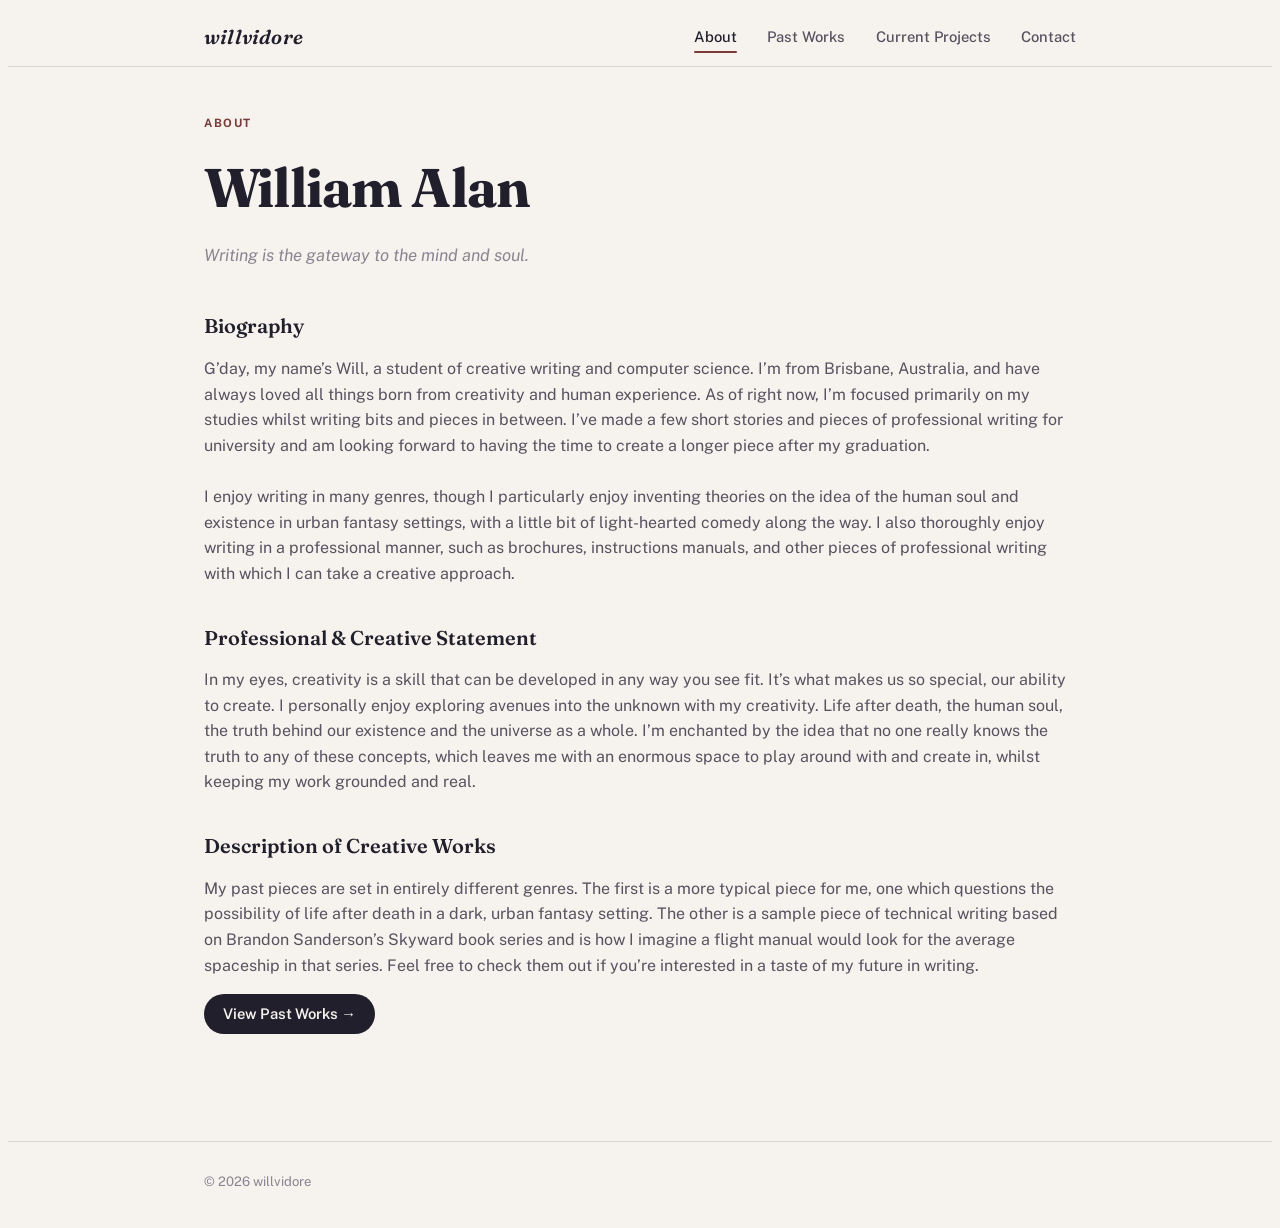
==== commit 26e120c0: "Add files via upload" ====
--- a/index.html
+++ b/index.html
@@ -607,7 +607,6 @@
 <footer class="site-footer">
   <div class="page-inner footer-inner">
     <span>© <span id="year"></span> willvidore</span>
-    <span class="placeholder-text">Portfolio template — built for a Creative Industries assignment</span>
   </div>
 </footer>
 
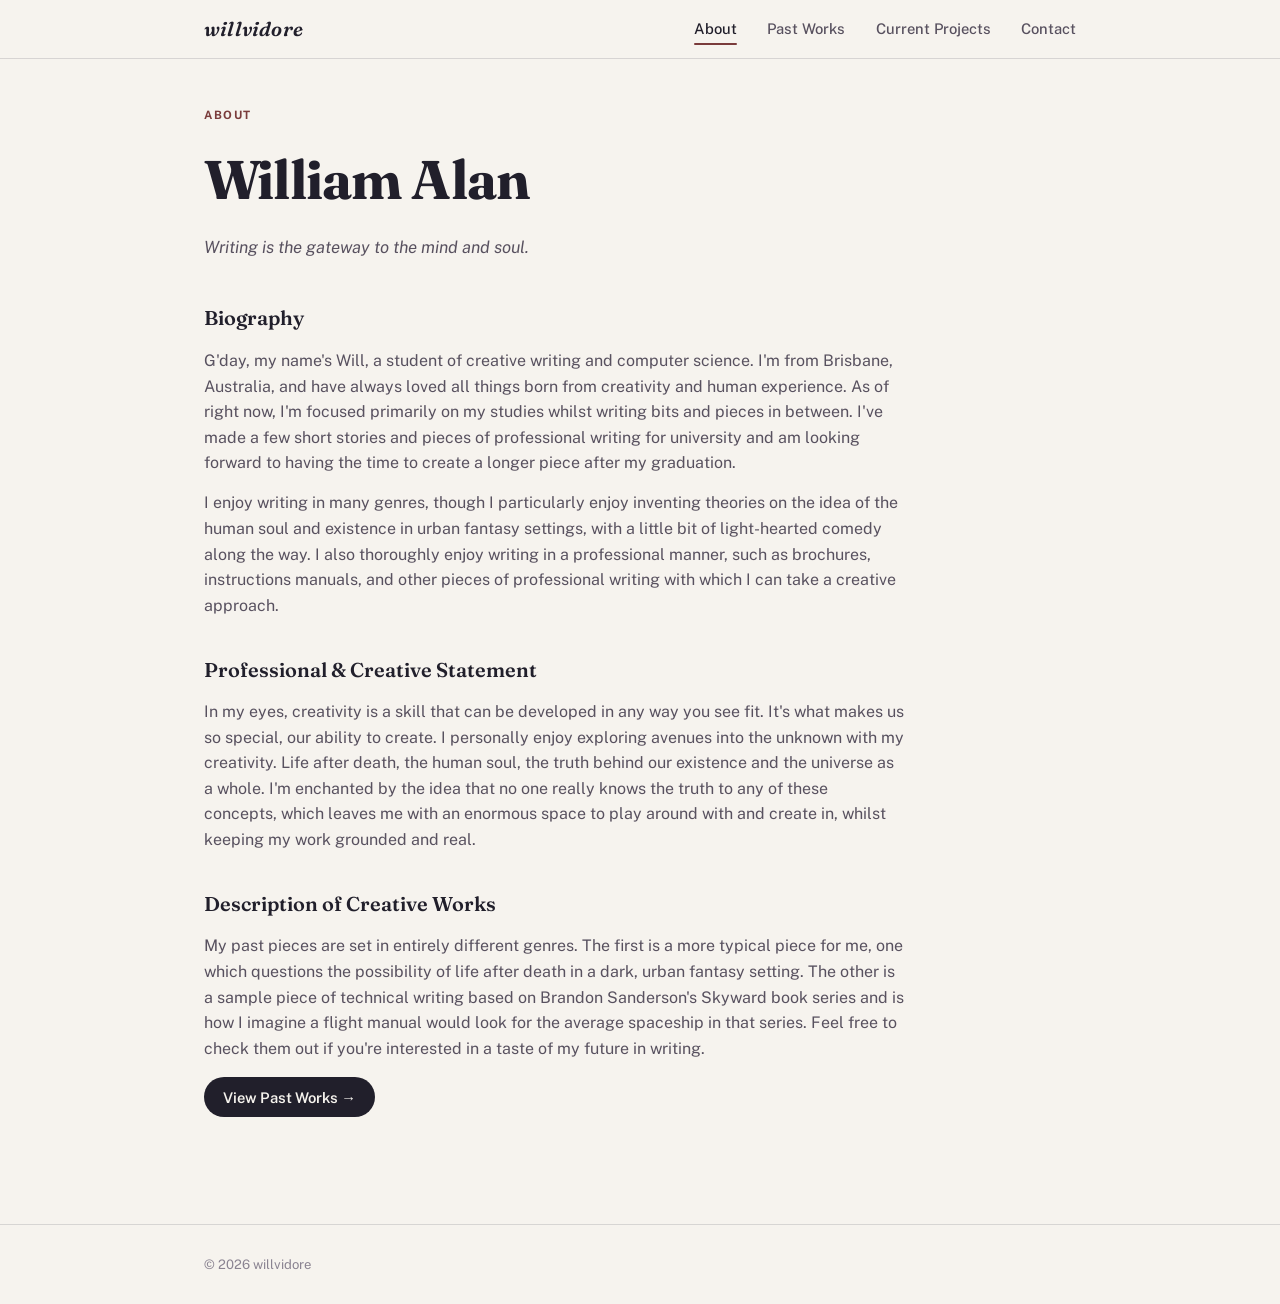
==== commit 62458ae6: "Add files via upload" ====
--- a/index.html
+++ b/index.html
@@ -5,323 +5,33 @@
 <meta name="viewport" content="width=device-width, initial-scale=1.0">
 <meta name="description" content="willvidore — a creative writing portfolio featuring past works, current projects, and contact details.">
 <link rel="icon" href="data:image/svg+xml,%3Csvg xmlns=%22http://www.w3.org/2000/svg%22 viewBox=%220 0 100 100%22%3E%3Ctext y=%22.9em%22 font-size=%2290%22%3E%F0%9F%96%8B%EF%B8%8F%3C/text%3E%3C/svg%3E">
-<title>willvidore</title>
+<title>willvidore — About</title>
 <link rel="preconnect" href="https://fonts.googleapis.com">
 <link rel="preconnect" href="https://fonts.gstatic.com" crossorigin>
 <link href="https://fonts.googleapis.com/css2?family=Fraunces:ital,opsz,wght@0,9..144,400;0,9..144,500;0,9..144,600;0,9..144,700;1,9..144,500&family=Public+Sans:wght@400;500;600;700&display=swap" rel="stylesheet">
-<style>
-  :root{
-    --paper:#F6F3EE;
-    --paper-raised:#FFFFFF;
-    --ink:#211F2B;
-    --ink-soft:#58515F;
-    --ink-faint:#8A8391;
-    --accent:#7A3B3B;
-    --accent-soft:rgba(122,59,59,.10);
-    --accent2:#33506E;
-    --accent2-soft:rgba(51,80,110,.10);
-    --line:rgba(33,31,43,.14);
-    --line-strong:rgba(33,31,43,.28);
-    --danger:#A23B2E;
-    --danger-soft:rgba(162,59,46,.10);
-    --warning:#8A6414;
-    --warning-soft:rgba(138,100,20,.12);
-    --caution:#3F6B52;
-    --caution-soft:rgba(63,107,82,.10);
-    --shadow-sm:0 1px 2px rgba(33,31,43,.07);
-    --shadow-lg:0 12px 32px rgba(33,31,43,.09);
-    --radius:16px;
-    --radius-sm:10px;
-    --serif:'Fraunces',Georgia,'Times New Roman',serif;
-    --sans:'Public Sans',-apple-system,BlinkMacSystemFont,'Segoe UI',sans-serif;
-  }
-  @media (prefers-color-scheme: dark){
-    :root:not([data-theme="light"]){
-      --paper:#17151E;
-      --paper-raised:#1F1C27;
-      --ink:#ECE8E1;
-      --ink-soft:#B7AFBF;
-      --ink-faint:#847C90;
-      --accent:#E0998A;
-      --accent-soft:rgba(224,153,138,.14);
-      --accent2:#93B7DB;
-      --accent2-soft:rgba(147,183,219,.14);
-      --line:rgba(236,232,225,.14);
-      --line-strong:rgba(236,232,225,.26);
-      --danger:#E28777;
-      --danger-soft:rgba(226,135,119,.14);
-      --warning:#E0BA5C;
-      --warning-soft:rgba(224,186,92,.14);
-      --caution:#8FC7A4;
-      --caution-soft:rgba(143,199,164,.14);
-      --shadow-sm:0 1px 2px rgba(0,0,0,.4);
-      --shadow-lg:0 16px 36px rgba(0,0,0,.45);
-    }
-  }
-  :root[data-theme="dark"]{
-    --paper:#17151E;
-    --paper-raised:#1F1C27;
-    --ink:#ECE8E1;
-    --ink-soft:#B7AFBF;
-    --ink-faint:#847C90;
-    --accent:#E0998A;
-    --accent-soft:rgba(224,153,138,.14);
-    --accent2:#93B7DB;
-    --accent2-soft:rgba(147,183,219,.14);
-    --line:rgba(236,232,225,.14);
-    --line-strong:rgba(236,232,225,.26);
-    --danger:#E28777;
-    --danger-soft:rgba(226,135,119,.14);
-    --warning:#E0BA5C;
-    --warning-soft:rgba(224,186,92,.14);
-    --caution:#8FC7A4;
-    --caution-soft:rgba(143,199,164,.14);
-    --shadow-sm:0 1px 2px rgba(0,0,0,.4);
-    --shadow-lg:0 16px 36px rgba(0,0,0,.45);
-  }
-
-  *{box-sizing:border-box;}
-  body{
-    background:var(--paper);
-    color:var(--ink);
-    font:400 16px/1.6 var(--sans);
-    -webkit-font-smoothing:antialiased;
-  }
-  h1,h2,h3,h4,h5{font-family:var(--serif);font-weight:600;color:var(--ink);text-wrap:balance;margin:0;}
-  p{margin:0;}
-  a{color:inherit;}
-  ul,ol,dl{margin:0;padding:0;}
-  li{list-style:none;}
-  button{font:inherit;color:inherit;background:none;border:none;cursor:pointer;}
-  svg{display:block;flex-shrink:0;}
-  @media (prefers-reduced-motion: reduce){
-    *{animation-duration:.001ms !important;transition-duration:.001ms !important;}
-  }
-
-  .page-inner{max-width:920px;margin:0 auto;padding-inline:24px;}
-  .eyebrow{
-    font:700 .72rem/1 var(--sans);letter-spacing:.14em;text-transform:uppercase;
-    color:var(--accent);margin-bottom:.9rem;
-  }
-  .display{font-size:clamp(2.1rem,5vw,3.4rem);letter-spacing:-.015em;font-weight:700;}
-  .lede{font-size:1.08rem;color:var(--ink-soft);max-width:60ch;margin-top:.9rem;}
-
-  /* ---------- nav ---------- */
-  .nav{
-    position:sticky;top:env(safe-area-inset-top,0px);z-index:40;
-    background:color-mix(in srgb, var(--paper) 88%, transparent);
-    backdrop-filter:blur(10px);
-    border-bottom:1px solid var(--line);
-  }
-  .nav-inner{
-    max-width:920px;margin:0 auto;padding:16px 24px;
-    display:flex;align-items:center;justify-content:space-between;gap:1rem;
-  }
-  .wordmark{
-    font:600 1.25rem/1 var(--serif);font-style:italic;letter-spacing:.01em;
-    text-decoration:none;color:var(--ink);
-  }
-  .nav-toggle{
-    display:none;align-items:center;gap:.4rem;
-    font:600 .85rem var(--sans);color:var(--ink);
-    border:1px solid var(--line-strong);border-radius:999px;padding:.45rem .9rem;
-  }
-  .nav-links{display:flex;align-items:center;gap:1.9rem;}
-  .nav-links a{
-    text-decoration:none;font:500 .92rem var(--sans);color:var(--ink-soft);
-    position:relative;padding-block:.3rem;transition:color .15s ease;
-  }
-  .nav-links a:hover{color:var(--ink);}
-  .nav-links a[aria-current="page"]{color:var(--ink);}
-  .nav-links a[aria-current="page"]::after{
-    content:"";position:absolute;left:0;right:0;bottom:-3px;height:2px;background:var(--accent);border-radius:2px;
-  }
-  @media (max-width:640px){
-    .nav-toggle{display:inline-flex;}
-    .nav-links{
-      position:absolute;top:100%;left:0;right:0;
-      flex-direction:column;align-items:flex-start;gap:0;
-      background:var(--paper-raised);border-bottom:1px solid var(--line);
-      box-shadow:var(--shadow-lg);
-      max-height:0;overflow:hidden;transition:max-height .22s ease;
-    }
-    .nav-links.open{max-height:280px;}
-    .nav-links li{width:100%;}
-    .nav-links a{display:block;padding:.9rem 24px;width:100%;border-bottom:1px solid var(--line);}
-  }
-
-  main{display:block;}
-  .page{padding-block:3.2rem 4.5rem;animation:fade-in .35s ease both;}
-  @keyframes fade-in{from{opacity:0;transform:translateY(6px);}to{opacity:1;transform:translateY(0);}}
-
-  /* ---------- buttons ---------- */
-  .btn{
-    display:inline-flex;align-items:center;gap:.5rem;
-    font:600 .92rem var(--sans);text-decoration:none;
-    padding:.7rem 1.2rem;border-radius:999px;transition:transform .15s ease, background .15s ease, border-color .15s ease;
-  }
-  .btn-primary{background:var(--ink);color:var(--paper);}
-  :root[data-theme="dark"] .btn-primary, @media (prefers-color-scheme:dark){ }
-  .btn-primary:hover{transform:translateY(-1px);}
-  .btn-ghost{border:1.5px solid var(--line-strong);color:var(--ink);}
-  .btn-ghost:hover{border-color:var(--accent);color:var(--accent);}
-  .btn-disabled{opacity:.6;cursor:not-allowed;}
-  .btn-disabled:hover{transform:none;border-color:var(--line-strong);color:var(--ink);}
-
-  /* ---------- template placeholders ---------- */
-  .template-box{
-    border:1.5px dashed var(--line-strong);
-    border-radius:var(--radius);
-    padding:1.15rem 1.3rem;
-    background:color-mix(in srgb, var(--paper-raised) 55%, transparent);
-  }
-  .template-tag{
-    display:inline-flex;align-items:center;gap:.35rem;
-    font:700 .66rem/1 var(--sans);letter-spacing:.09em;text-transform:uppercase;
-    color:var(--accent2);background:var(--accent2-soft);
-    padding:.32rem .6rem;border-radius:999px;margin-bottom:.65rem;
-  }
-  .placeholder-text{color:var(--ink-faint);font-style:italic;}
-  .fine-print{font-size:.82rem;margin-top:.5rem;}
-
-  /* ---------- about page ---------- */
-  .about-intro{margin-bottom:2.6rem;}
-  .tagline{font-size:1.05rem;margin-top:.7rem;max-width:52ch;}
-  .about-grid{display:grid;grid-template-columns:220px 1fr;gap:2.8rem;align-items:start;}
-  @media (max-width:720px){.about-grid{grid-template-columns:1fr;}}
-  .headshot-frame{
-    aspect-ratio:1/1;width:100%;display:flex;flex-direction:column;align-items:center;justify-content:center;
-    text-align:center;gap:.55rem;
-  }
-  .headshot-frame svg{color:var(--ink-faint);width:46px;height:46px;}
-  .about-block{margin-bottom:2.2rem;}
-  .about-block h2{font-size:1.25rem;margin-bottom:.85rem;}
-  .about-block p.placeholder-text{margin-top:.4rem;}
-  .doc-box{display:flex;flex-direction:column;align-items:flex-start;gap:.85rem;}
-  .about-block > p{color:var(--ink-soft);}
-  .about-block .btn-primary{margin-top:1rem;}
-
-  /* ---------- past works ---------- */
-  .works-list{margin-top:2.4rem;display:flex;flex-direction:column;gap:1.6rem;}
-  .work-card{
-    background:var(--paper-raised);border:1px solid var(--line);border-radius:var(--radius);
-    box-shadow:var(--shadow-sm);overflow:hidden;
-  }
-  .work-head{padding:1.9rem 2rem;}
-  .work-meta-row{display:flex;flex-wrap:wrap;align-items:center;gap:.7rem;margin-bottom:.9rem;}
-  .chip{
-    font:700 .68rem/1 var(--sans);letter-spacing:.06em;text-transform:uppercase;
-    padding:.36rem .65rem;border-radius:999px;
-  }
-  .chip-fiction{background:var(--accent-soft);color:var(--accent);}
-  .chip-tech{background:var(--accent2-soft);color:var(--accent2);}
-  .work-stats{font:500 .8rem var(--sans);color:var(--ink-faint);font-variant-numeric:tabular-nums;}
-  .work-card h2{font-size:1.7rem;margin-bottom:.7rem;}
-  .work-logline{font-style:italic;color:var(--ink-soft);margin-bottom:.85rem;max-width:62ch;}
-  .work-desc{color:var(--ink-soft);max-width:66ch;margin-bottom:1.3rem;}
-  .work-toggle{
-    display:inline-flex;align-items:center;gap:.5rem;
-    font:600 .88rem var(--sans);color:var(--ink);
-    border:1.5px solid var(--line-strong);border-radius:999px;padding:.6rem 1.1rem;
-    transition:border-color .15s ease,color .15s ease;
-  }
-  .work-toggle:hover{border-color:var(--accent);color:var(--accent);}
-  .chevron{width:14px;height:14px;transition:transform .2s ease;}
-  .chevron.open{transform:rotate(180deg);}
-  .work-full{border-top:1px solid var(--line);padding:2.2rem 2rem 2.4rem;background:color-mix(in srgb, var(--paper) 55%, var(--paper-raised));}
-
-  .manuscript{max-width:64ch;margin:0 auto;font-family:var(--serif);font-size:1.06rem;line-height:1.85;color:var(--ink);}
-  .manuscript p{margin-bottom:1.15rem;}
-  .manuscript p:first-of-type::first-letter{
-    font-size:3.1rem;font-weight:600;float:left;line-height:.82;padding:.1rem .5rem 0 0;color:var(--accent);
-  }
-
-  .manual{max-width:66ch;margin:0 auto;}
-  .manual h3{font-size:1.4rem;margin-bottom:.6rem;}
-  .manual > p{color:var(--ink-soft);margin-bottom:.8rem;}
-  .manual h4{font-size:1.05rem;margin-top:2rem;margin-bottom:.9rem;padding-bottom:.5rem;border-bottom:1px solid var(--line);}
-  .manual h5{font-size:.92rem;color:var(--accent2);margin-top:1.3rem;margin-bottom:.6rem;letter-spacing:.02em;}
-  .control-list{display:grid;grid-template-columns:1fr;gap:.75rem;}
-  .control-list .ctrl{padding:.7rem .9rem;border:1px solid var(--line);border-radius:var(--radius-sm);background:var(--paper-raised);}
-  .control-list dt{font:600 .92rem var(--sans);margin-bottom:.2rem;}
-  .control-list dd{font-size:.88rem;color:var(--ink-soft);margin:0;}
-  .manual ol{counter-reset:step;display:flex;flex-direction:column;gap:.7rem;margin-bottom:.5rem;}
-  .manual ol li{
-    counter-increment:step;position:relative;padding-left:2.1rem;font-size:.94rem;color:var(--ink);
-  }
-  .manual ol li::before{
-    content:counter(step);position:absolute;left:0;top:0;
-    width:1.5rem;height:1.5rem;border-radius:50%;background:var(--accent2-soft);color:var(--accent2);
-    font:700 .74rem/1.5rem var(--sans);text-align:center;font-variant-numeric:tabular-nums;
-  }
-  .manual ol li small{display:block;color:var(--ink-soft);font-size:.86rem;margin-top:.15rem;}
-  .warnings-list{display:flex;flex-direction:column;gap:.6rem;}
-  .warnings-list li{
-    font-size:.92rem;padding:.65rem .9rem;border-radius:var(--radius-sm);border:1px solid var(--line);
-  }
-  .sev-danger{background:var(--danger-soft);border-color:transparent;color:var(--ink);}
-  .sev-danger strong{color:var(--danger);}
-  .sev-warning{background:var(--warning-soft);border-color:transparent;color:var(--ink);}
-  .sev-warning strong{color:var(--warning);}
-  .sev-caution{background:var(--caution-soft);border-color:transparent;color:var(--ink);}
-  .sev-caution strong{color:var(--caution);}
-  .faq-list{display:flex;flex-direction:column;gap:1.1rem;}
-  .faq-list dt{font:600 .95rem var(--sans);margin-bottom:.3rem;}
-  .faq-list dd{color:var(--ink-soft);font-size:.92rem;margin:0;}
-
-  .work-card-add{margin-top:.3rem;text-align:left;}
-
-  /* ---------- projects ---------- */
-  .projects-grid{margin-top:2.2rem;display:grid;grid-template-columns:repeat(auto-fill,minmax(240px,1fr));gap:1.2rem;}
-  .project-card{min-height:190px;display:flex;flex-direction:column;gap:.5rem;}
-  .project-card h2{font-size:1.15rem;}
-  .project-status{
-    display:inline-block;font:600 .72rem var(--sans);letter-spacing:.04em;text-transform:uppercase;
-    padding:.28rem .6rem;border-radius:999px;border:1px dashed var(--line-strong);width:fit-content;
-  }
-  .add-card{align-items:center;justify-content:center;text-align:center;min-height:190px;}
-
-  /* ---------- contact ---------- */
-  .contact-layout{display:grid;grid-template-columns:1.1fr .9fr;gap:3rem;margin-top:2.4rem;align-items:start;}
-  @media (max-width:720px){.contact-layout{grid-template-columns:1fr;gap:2.2rem;}}
-  .contact-card{margin-top:1rem;}
-  .contact-email{font:600 1.25rem var(--serif);word-break:break-word;}
-  .contact-layout h2{font-size:1.1rem;margin-bottom:1rem;}
-  .elsewhere-list{display:flex;flex-direction:column;gap:.75rem;}
-  .elsewhere-item{
-    display:flex;align-items:center;gap:.75rem;padding:.85rem 1rem;
-  }
-  .elsewhere-item svg{width:20px;height:20px;color:var(--ink-faint);}
-
-  /* ---------- footer ---------- */
-  .site-footer{border-top:1px solid var(--line);padding-block:1.8rem;}
-  .footer-inner{display:flex;flex-wrap:wrap;justify-content:space-between;gap:.5rem;font-size:.82rem;color:var(--ink-faint);}
-</style>
-
+<link rel="stylesheet" href="styles.css">
 </head>
 <body>
 <header class="nav">
   <div class="nav-inner">
-    <a href="#about" class="wordmark">willvidore</a>
+    <a href="./" class="wordmark">willvidore</a>
     <nav aria-label="Primary">
       <button class="nav-toggle" id="navToggle" aria-expanded="false" aria-controls="navLinks">
         Menu
         <svg width="12" height="12" viewBox="0 0 24 24" fill="none" stroke="currentColor" stroke-width="2.4" stroke-linecap="round"><path d="M3 6h18M3 12h18M3 18h18"/></svg>
       </button>
       <ul class="nav-links" id="navLinks">
-        <li><a href="#about" data-route="about">About</a></li>
-        <li><a href="#past-works" data-route="past-works">Past Works</a></li>
-        <li><a href="#current-projects" data-route="current-projects">Current Projects</a></li>
-        <li><a href="#contact" data-route="contact">Contact</a></li>
+        <li><a href="./" aria-current="page">About</a></li>
+        <li><a href="past-works/">Past Works</a></li>
+        <li><a href="current-projects/">Current Projects</a></li>
+        <li><a href="contact/">Contact</a></li>
       </ul>
     </nav>
   </div>
 </header>
 
 <main id="main">
-
-  <!-- ABOUT -->
-  <section id="page-about" class="page" data-page="about">
+  <section class="page">
     <div class="page-inner">
       <div class="about-intro">
         <p class="eyebrow">About</p>
@@ -329,279 +39,26 @@
         <p class="tagline placeholder-text">Writing is the gateway to the mind and soul.</p>
       </div>
 
-      <!--<div class="about-grid">
-        <div class="headshot-col">
-          <div class="headshot-frame template-box">
-            <svg width="46" height="46" viewBox="0 0 24 24" fill="none" stroke="currentColor" stroke-width="1.5"><circle cx="12" cy="8" r="4"/><path d="M4 20c0-4.4 3.6-7 8-7s8 2.6 8 7"/></svg>
-            <p class="placeholder-text">Headshot</p>
-            <p class="fine-print placeholder-text">Replace with a professional photo — square crop, neutral background.</p>
-          </div>
-        </div> -->
+      <div class="about-col">
+        <div class="about-block">
+          <h2>Biography</h2>
+          <p>G'day, my name's Will, a student of creative writing and computer science. I'm from Brisbane, Australia, and have always loved all things born from creativity and human experience. As of right now, I'm focused primarily on my studies whilst writing bits and pieces in between. I've made a few short stories and pieces of professional writing for university and am looking forward to having the time to create a longer piece after my graduation.</p>
+          <p>I enjoy writing in many genres, though I particularly enjoy inventing theories on the idea of the human soul and existence in urban fantasy settings, with a little bit of light-hearted comedy along the way. I also thoroughly enjoy writing in a professional manner, such as brochures, instructions manuals, and other pieces of professional writing with which I can take a creative approach.</p>
+        </div>
 
-        <div class="about-col">
-          <div class="about-block">
-            <h2>Biography</h2>
-              <p>G’day, my name’s Will, a student of creative writing and computer science. I’m from Brisbane, Australia, and have always loved all things born from creativity and human experience. As of right now, I’m focused primarily on my studies whilst writing bits and pieces in between. I’ve made a few short stories and pieces of professional writing for university and am looking forward to having the time to create a longer piece after my graduation.</p> <br />
-              <p>I enjoy writing in many genres, though I particularly enjoy inventing theories on the idea of the human soul and existence in urban fantasy settings, with a little bit of light-hearted comedy along the way. I also thoroughly enjoy writing in a professional manner, such as brochures, instructions manuals, and other pieces of professional writing with which I can take a creative approach. </p>
-          </div>
+        <div class="about-block">
+          <h2>Professional &amp; Creative Statement</h2>
+          <p>In my eyes, creativity is a skill that can be developed in any way you see fit. It's what makes us so special, our ability to create. I personally enjoy exploring avenues into the unknown with my creativity. Life after death, the human soul, the truth behind our existence and the universe as a whole. I'm enchanted by the idea that no one really knows the truth to any of these concepts, which leaves me with an enormous space to play around with and create in, whilst keeping my work grounded and real.</p>
+        </div>
 
-          <div class="about-block">
-            <h2>Professional &amp; Creative Statement</h2>
-            <p>In my eyes, creativity is a skill that can be developed in any way you see fit. It’s what makes us so special, our ability to create. I personally enjoy exploring avenues into the unknown with my creativity. Life after death, the human soul, the truth behind our existence and the universe as a whole. I’m enchanted by the idea that no one really knows the truth to any of these concepts, which leaves me with an enormous space to play around with and create in, whilst keeping my work grounded and real. </p>
-            
-          </div>
-
-         
-          <div class="about-block">
-            <h2>Description of Creative Works</h2>
-            <p>My past pieces are set in entirely different genres. The first is a more typical piece for me, one which questions the possibility of life after death in a dark, urban fantasy setting. The other is a sample piece of technical writing based on Brandon Sanderson’s Skyward book series and is how I imagine a flight manual would look for the average spaceship in that series. Feel free to check them out if you’re interested in a taste of my future in writing. </p>
-            <a href="#past-works" class="btn btn-primary">View Past Works →</a>
-          </div>
+        <div class="about-block">
+          <h2>Description of Creative Works</h2>
+          <p>My past pieces are set in entirely different genres. The first is a more typical piece for me, one which questions the possibility of life after death in a dark, urban fantasy setting. The other is a sample piece of technical writing based on Brandon Sanderson's Skyward book series and is how I imagine a flight manual would look for the average spaceship in that series. Feel free to check them out if you're interested in a taste of my future in writing.</p>
+          <a href="past-works/" class="btn btn-primary">View Past Works →</a>
         </div>
       </div>
     </div>
   </section>
-
-  <!-- PAST WORKS -->
-  <section id="page-past-works" class="page" data-page="past-works" hidden>
-    <div class="page-inner">
-      <p class="eyebrow">Past Works</p>
-      <h1 class="display">Selected Writing</h1>
-      <p class="lede">A collection of creative and professional writing pieces from my past.</p>
-
-      <div class="works-list">
-
-        <article class="work-card">
-          <div class="work-head">
-            <div class="work-meta-row">
-              <span class="chip chip-fiction">Literary Fiction</span>
-              <span class="work-stats">~6 min read</span>
-            </div>
-            <h2>Beneath Our Feet</h2>
-            <p class="work-desc">A short story about two sisters and the shadows who gate the afterlife.</p>
-            <button class="work-toggle" aria-expanded="false" aria-controls="work-crows-full">
-              <span class="toggle-label">Read the full story</span>
-              <svg class="chevron" width="14" height="14" viewBox="0 0 24 24" fill="none" stroke="currentColor" stroke-width="2.4" stroke-linecap="round" stroke-linejoin="round"><path d="M6 9l6 6 6-6"/></svg>
-            </button>
-          </div>
-          <div id="work-crows-full" class="work-full" hidden>
-            <div class="manuscript">
-              <p>Crows dislike being disturbed. Dark, cowled, always scowling, always fighting. They prowl from street to street, dark shadows cutting dangerous silhouettes in patches of moonlight. Streetlamps flicker and crackle as they pass by, dissolving from one patch of light and reforming at the edge of the next. They walk two dimensionally, as though they are shadows come to life, or perhaps existing in another plane altogether.</p>
-              <p>Father always told me that Crows are harmless. Funny creatures that put on a show for us. Yet, after years spent watching them tear each other apart under the cover of darkness and stride from place to place with great purpose, I must disagree. I know what Father would say in response to that, as well.</p>
-              <p>'You're off in the clouds again, Hat. Ain't not one person ever saw a Crow do nothin' but push other Crows and run real quick. Only thing they're good for is a bitta nighttime entertainment. I don't reckon they could even see us.'</p>
-              <p>And then he'd have another beer and laugh with his buddies from the local Mine, continuing with his merry life of soot filled mornings and drunk afternoons at the usual haunt.</p>
-              <p>I watch intently as another Crow sidles from the shadows of one streetlamp to the next, the signature flicker following behind it. It moves differently to the one before it, a sort of hobble to its stride, though it remains far faster than any human. I'd seen it before, several times, in fact. It was funny that no one else seemed to notice the little, barely seen quirks in each one of the malevolent creatures that walked the dark paths with us. Some walked funny, others wore shadowy head pieces, like top hats, or plague masks. Some Crows wore long, twisting cloaks, whilst others looked to wear fancy, tailored suits. I'd never seen one in shorts and a shirt, though.</p>
-              <p>As far as we were aware, the Crows had been around for centuries, perhaps even since before humanity. There were even records of people describing "ghosts from their nightmares" which lived in strips of moonlight. However, as time passed, we began acknowledging them as nothing but harmless, insubstantial creatures that create puppet shows during the night with their rapidly moving silhouettes. Yet… there was something else to them, I would swear my life on it. Something everyone had missed.</p>
-              <p>Several more Crows dash between the streetlights, and two of them stop to attack each other, tearing great strips of shadow away from one another before breaking apart and slipping off to go separate ways.</p>
-              <p>I hear the light patter of footsteps behind me, a quick glance over my shoulder revealing my sister creeping across the veranda. She spares but a glance for the Crows slipping through the streetlight.</p>
-              <p>'Hi Hat.' She uses her tongue to imitate a hi-hat. 'Ya still trynna figure out the Crows' mysterious secrets?'</p>
-              <p>I nod absentmindedly. 'Yep, and they're proving to be especially mysterious tonight.'</p>
-              <p>She rolls her eyes. 'You say that every night. Ya gonna prove it anytime soon… or?'</p>
-              <p>'Y'know what Ari? Perhaps tonight will be the night.' I say airily, allowing a ghost of a smile to cross my lips.</p>
-              <p>'I'm sure it will be.' She says with a grin.</p>
-              <p>We fall into a comfortable silence for a minute, watching as several more Crows flicker by.</p>
-              <p>'Have you noticed the way they look?' I ask.</p>
-              <p>She raises an eyebrow. 'You mean all shadowy and stuff? Pretty sure everyone in the whole world's noticed that.'</p>
-              <p>I giggle. 'No, I mean like their little hats and suits and things. Y'know, how all of them are dressed different?'</p>
-              <p>'I... suppose?' She says, furrowing her eyebrows. 'What does that have to do with anything?'</p>
-              <p>'Nothing, I guess.' I say. 'I just find it a little strange that they dress like us.'</p>
-              <p>We lapse into another silence, and I spot a Crow across the street, unmoving except for its head, which it moves from side to side rapidly, occasionally craning its neck. It wears a top hat made of shadows, and a scarf and cloak which blow behind it despite its shadowy nature and the lack of wind. It holds a cane in its right hand, wobbling it from side to side, and seems to be tapping its foot on the bottom of the patch of streetlight. I watch it closely. It is not often that a Crow will remain stationary. Most of them seem to have places to be.</p>
-              <p>'You remember Old Benjamin?' Ari asks suddenly.</p>
-              <p>I nod and smile, not taking my eyes off the Crow. 'How could I forget? He would play chess with us every Sunday when we were little and make us hot chocolate whilst Father worked overtime.'</p>
-              <p>Ari grins. 'You were awful at chess.'</p>
-              <p>'I was not!' I turn towards her, pouting.</p>
-              <p>She rolls her eyes, a small smile on her lips. 'Uh huh. Anyways, your poor chess playing aside, you see that Crow over there?' She points at the stationary Crow.</p>
-              <p>I shake my head with a sigh. 'Yes, I see the Crow.'</p>
-              <p>'It kinda looks like Old Benjamin.' She says.</p>
-              <p>'Huh… he sort of does' I say. 'Wha–'</p>
-              <p>Another Crow suddenly lunges from the shadows and out into the streetlight where the Benjamin-looking Crow stands, slashing at his face. Benjamin flails around, seemingly losing his balance. The other Crow — which wields a long pole of shadow and wears a long, dark robe — tears large chunks of shadow off him, tossing them off to fade into nothingness. Both Crows slip out of the streetlight quickly in a tangle of twisting shadows.</p>
-              <p>'Poor Benjamin.' Ari giggles.</p>
-              <p>'Oh, don't make fun of them.' I say. 'They might have feelings.'</p>
-              <p>'Maybe.' Ari says.</p>
-              <p>I turn to her, a frown broaching my features. 'Y'know… That Crow really did look like Old Benjamin.'</p>
-              <p>Ari shrugs. 'Maybe they're imitating us.'</p>
-              <p>A sudden chill races up my spine. 'Do you remember what the pastor said at Benjamin's funeral?'</p>
-              <p>'Not really.' Ari says. 'I just remember crying a lot and placing one of his rooks on his grave. Sad times.' She shakes her head.</p>
-              <p>'The pastor said that Benjamin died peacefully, wearing his favourite top hat and warmest winter cloak, having fallen asleep by his chessboard.' I say. 'And that Crow… Benjamin had a cane just like it. He'd always lean it on the side of the coffee table when he played chess, remember?'</p>
-              <p>She cracks a grin. 'Yeah, and he used to grab it and wobble it whenever he was concentrating. Kinda like what those grandmasters do when they play with the pawns, but with his, like, whole cane.'</p>
-              <p>A sudden, horrid realisation arises from the depths of my mind, and my entire being seems to freeze up. I turn to look at her, my mind frozen, a hollow pit forming in my stomach. Ari closes her mouth, smile fading, and she noticeably swallows.</p>
-              <p>She looks up at me. 'Wait a minute… you don't think…' she trails off.</p>
-              <p>'That they're… us.' I finish, my jaw slack. But it made so much sense. Shades, not shadows. Ghosts of their nightmares, people used to say. Ghosts. Not creatures. Ghosts.</p>
-              <p>'Perhaps it's just… Hell? Purgatory?' Ari asks, a note of desperation creeping into her voice.</p>
-              <p>I shake my head. 'Benjamin was the kindest man I ever knew. He dedicated his entire life to playing chess and making coffees for the community. All anyone had to say was good things… and that Crow, it didn't fight back. It just tried to run. It was him, Ari. I know it.' I say, my breath shortening, a lump forming in the back of my throat. 'That… that's our afterlife.'</p>
-              <p>I shiver again, watching as another pair of Crows tear long strips of shadow from each other as they cross between streetlamps.</p>
-              <p>'It might not be…' Ari says, hugging herself. Then she seems to falter. 'If that's where we're headed… what's the point?' she looks at me. 'What's the point to living, Hat?'</p>
-              <p>An uneasy silence falls over us as I try to come up with something appropriately inspiring to say, whilst inside feeling as though a worm was eating out my heart.  </p>
-              <p>‘Just… enjoy life while we have it?’ I say eventually. </p>
-              <p>‘Genius,’ she says sarcastically, stealing my top hat. </p>
-              <p>‘Well… I’m not exactly a professional,’ I say. ‘And give me my hat back.’</p>
-              <p>‘I was just practicing,’ she says with a pout. </p>
-              <p>‘That’s disturbing,’ I say frankly. ‘Let’s go play a boardgame, and not think about any of this.’ </p>
-            </div>
-          </div>
-        </article>
-
-        <article class="work-card">
-          <div class="work-head">
-            <div class="work-meta-row">
-              <span class="chip chip-tech">Technical / Genre Writing</span>
-              <span class="work-stats">~5 min read</span>
-            </div>
-            <h2>Skyward Starfighter II — Flight Manual</h2>
-            <p class="work-desc">Ever wondered how to fly a hyperdriven starship from Brandon Sanderson's <i>Skyward?</i> Here's my interpretation.</p>
-            <button class="work-toggle" aria-expanded="false" aria-controls="work-skyward-full">
-              <span class="toggle-label">Read the full manual</span>
-              <svg class="chevron" width="14" height="14" viewBox="0 0 24 24" fill="none" stroke="currentColor" stroke-width="2.4" stroke-linecap="round" stroke-linejoin="round"><path d="M6 9l6 6 6-6"/></svg>
-            </button>
-          </div>
-          <div id="work-skyward-full" class="work-full" hidden>
-            <div class="manual">
-              <h3>Skyward Starfighter II: Flight Manual</h3>
-              <p>Congratulations on your new Skyward Starfighter II!</p>
-              <p>Whether you're a new or experienced pilot, you will find the Skyward II will be your smoothest flight experience yet. Between our simple controls, easy-input navigation, and cytonic technology, traversing the stars has never been easier.</p>
-
-              <h4>The Control Panel</h4>
-              <dl class="control-list">
-                <div class="ctrl"><dt>Start Engine Button</dt><dd>Easy-to-use On/Off button with integrated light.</dd></div>
-                <div class="ctrl"><dt>Engage Boosters Switch</dt><dd>Easy-to-use On/Off switch with integrated light.</dd></div>
-                <div class="ctrl"><dt>Directional Control Lever</dt><dd>Controls whether the ship moves forward or reverses.</dd></div>
-                <div class="ctrl"><dt>Throttle Control Lever</dt><dd>Controls the speed your ship will travel.</dd></div>
-                <div class="ctrl"><dt>Hyperdrive Lever</dt><dd>Engages hyperspace travel.</dd></div>
-                <div class="ctrl"><dt>Take-off / Landing Lever</dt><dd>Controls take-off and how fast take-off will be, also controls landing and how fast landing will be.</dd></div>
-                <div class="ctrl"><dt>Input Coordinates</dt><dd>Easily type in coordinates for the electronic screen in latitude, altitude, longitude (X, Y, Z) format.</dd></div>
-                <div class="ctrl"><dt>Viewing Screen</dt><dd>Displays a chart of nearby space. Also displays a recommended route after inputting the coordinates.</dd></div>
-                <div class="ctrl"><dt>Fuel Gauge</dt><dd>Shows how much fuel is left in the ship, and how far the ship can fly before needing to be refuelled.</dd></div>
-                <div class="ctrl"><dt>Coordinates Display</dt><dd>Displays your current coordinates.</dd></div>
-                <div class="ctrl"><dt>Radar</dt><dd>Displays all nearby space debris, spaceships, and planetary objects.</dd></div>
-                <div class="ctrl"><dt>Steering Wheel</dt><dd>Allows you to direct the ship.</dd></div>
-                <div class="ctrl"><dt>Landing Button</dt><dd>Releases the landing stand.</dd></div>
-                <div class="ctrl"><dt>Dashboard</dt><dd>Displays the state of all the ship systems. Green lights mean systems are ready, red means repairs are needed.</dd></div>
-                <div class="ctrl"><dt>1200 Thaum Capacity</dt><dd>Large fuel capacity allows the ship to fly great distances before needing a refuel.</dd></div>
-              </dl>
-
-              <h4>Directions for Take-off, Flight, and Landing</h4>
-              <h5>Taking Off</h5>
-              <ol>
-                <li>Press the "Start Engine" button.</li>
-                <li>Enter destination coordinates. <small>Use the coordinate input screen and corresponding HUD to input your destination coordinates in latitude, altitude, longitude (X, Y, Z) format.</small></li>
-                <li>Switch the "Engage Boosters" switch to flight mode.</li>
-                <li>Slowly push the take-off/land lever. <small>The ship should now slowly lift off the ground.</small></li>
-                <li>Use the directional control lever to set the ship to either forwards or backwards, depending on which direction you would like to take off in.</li>
-                <li>Push the throttle control to your desired speed.</li>
-                <li>Press the autopilot button or use the steering wheel to follow the flightpath on the viewing screen.</li>
-                <li>If necessary, pull the hyperdrive lever to engage hyperspace travel to the hyperspace zone nearest your destination.</li>
-              </ol>
-              <h5>Landing</h5>
-              <ol>
-                <li>Pull the throttle control down to zero. <small>This will bring the ship to a stop.</small></li>
-                <li>Switch the "Engage Boosters" switch to landing mode.</li>
-                <li>Slowly pull the take-off/land lever towards you. <small>The ship will then lower itself towards the ground.</small></li>
-                <li>Direct the ship to the desired landing location using the steering wheel.</li>
-                <li>Press the landing button to release the landing stand.</li>
-                <li>Switch the "Engage Boosters" switch to off.</li>
-                <li>Press the "Start Engine" button to turn the ship off.</li>
-              </ol>
-
-              <h4>Theory of Operation</h4>
-              <p>Cytonic (hyperspace) travel can be used by certain species of alien or human life. It is a method of travel which involves "leaping" through hyperspace to reach a designated set of coordinates almost instantly. Our ships make use of a species of slug called a taynix, which can travel cytonically. The taynix uses cytonic communication to send signals to other members of its species. We have been able to replicate these signals, so that upon pulling the hyperdrive lever, the Skyward II will send the taynix a location based on your coordinates. The taynix will then perform a cytonic jump, pulling the ship with it through hyperspace.</p>
-
-              <h4>Warnings</h4>
-              <ul class="warnings-list">
-                <li class="sev-danger"><strong>DANGER:</strong> Do not use anything other than Thaums to power this ship.</li>
-                <li class="sev-danger"><strong>DANGER:</strong> Do not attempt to open the cockpit while ship is in motion.</li>
-                <li class="sev-danger"><strong>DANGER:</strong> Do not disrupt the taynix during hyperspace travel.</li>
-                <li class="sev-warning"><strong>WARNING:</strong> Do not ignore red warning indicators on the dashboard.</li>
-                <li class="sev-warning"><strong>WARNING:</strong> Always verify airlock seals are intact before taking off.</li>
-                <li class="sev-warning"><strong>WARNING:</strong> Always ensure you have enough fuel to make the trip.</li>
-                <li class="sev-caution"><strong>CAUTION:</strong> When landing, always ensure you land in an open space or dock to avoid damage to the ship.</li>
-                <li class="sev-caution"><strong>CAUTION:</strong> Do not use unlicensed, or foreign-powered technology when on board the ship.</li>
-                <li class="sev-caution"><strong>CAUTION:</strong> Do not let the taynix out of its habitat.</li>
-                <li class="sev-caution"><strong>CAUTION:</strong> Do not frighten the taynix (they tend to cytonic jump randomly when scared).</li>
-              </ul>
-
-              <h4>Troubleshooting</h4>
-              <dl class="faq-list">
-                <div><dt>Problem: Hyperdrive isn't working.</dt><dd>Solution: The most common cause of your hyperdrive not working is a piece of foreign technology interfering with the ship's attempt to communicate with the taynix. Either remove or switch off any traditional communication technology, as well as any foreign cytonic technology.</dd></div>
-                <div><dt>Problem: Boosters won't engage.</dt><dd>Solution: The Boosters will not engage if any doors are open, or if there is a problem with the airlock seals. Check to make sure all airlock seals are intact and ensure both the cockpit and side-doors are closed.</dd></div>
-                <div><dt>Problem: Ship will not leave the current atmosphere.</dt><dd>Solution: This problem typically occurs when there is not enough fuel to reach your intended destination. The Skyward II will always calculate the estimated fuel usage for your trip and will stop you from leaving the current atmosphere if you do not have enough fuel. To solve this, either refuel your ship on your current planet, or search for a Thaumic fuel station on a nearby planet or system that your ship can jump to.</dd></div>
-              </dl>
-
-              <h4>FAQ</h4>
-              <dl class="faq-list">
-                <div><dt>Do I need to do anything while the ship is in hyperdrive?</dt><dd>No, the Skyward II uses designated hyperdrive zones to move the ship through hyperspace. When you jump through hyperspace, the ship will select the closest hyperdrive zone to your location, and transport you there automatically. From there, you can either leave the ship on autopilot or steer it manually to your destination.</dd></div>
-                <div><dt>How do I avoid any obstacles on the ship's flightpath?</dt><dd>The Skyward II will automatically detect obstacles using the radar and will avoid them when in autopilot mode.</dd></div>
-                <div><dt>How will I know if the ship needs repairs?</dt><dd>On the dashboard (located behind the steering wheel), red warning lights will appear to indicate whether the ship needs any repairs, and where the repairs will need to be.</dd></div>
-                <div><dt>Where can I get Thaum fuel?</dt><dd>If you've never used Thaum fuel before, don't worry! There are plenty of planets which sell Thaum fuel. Simply search for nearby fuel stations using the navigation screen and fly to them as normal.</dd></div>
-                <div><dt>When should I use hyperdrive?</dt><dd>Hyperdrive isn't always necessary, especially if the planet you wish to travel to is close by. However, we recommend using hyperdrive whenever you are travelling between solar systems or larger gaps, otherwise the travel time will simply be too long.</dd></div>
-                <div><dt>Do I need to take care of the taynix?</dt><dd>No, the taynix resides in a large habitat in the back of the ship, and feeds on Thaums. A small portion of the ship's fuel is automatically sent to the taynix's habitat, so there's no need to worry about the taynix.</dd></div>
-                <div><dt>What if the taynix decides to cytonic jump on its own?</dt><dd>The taynix uses the cytonic jump primarily as an escape method if it feels frightened. The Skyward II provides the taynix with a comfortable habitat which it will see no need to escape from. On the extremely rare occasion that the taynix does jump on its own, you can simply input your previous coordinates (stored in the navigation screen history) and engage the hyperdrive. The taynix will then jump back to where you were previously.</dd></div>
-              </dl>
-            </div>
-          </div>
-        </article>
-
-        <article class="work-card template-box work-card-add">
-          <span class="template-tag">Template — add more work</span>
-          <p class="placeholder-text">Add another piece here — poetry, journalism, screenwriting, a second short story. Copy the structure of the cards above: a genre tag, a logline, a short description, and the full piece behind a "Read" toggle.</p>
-        </article>
-
-      </div>
-    </div>
-  </section>
-
-  <!-- CURRENT PROJECTS -->
-  <section id="page-current-projects" class="page" data-page="current-projects" hidden>
-    <div class="page-inner">
-      <p class="eyebrow">Current Projects</p>
-      <h1 class="display">In Progress</h1>
-      <p class="lede">Projects I'm currently working on, either on my own or with a group.</p>
-
-      <div class="projects-grid">
-        <article class="project-card template-box">
-          <span class="chip chip-tech">Installation</span>
-          <h2>Community Plants</h2>
-          <span class="project-status">Ideation</span>
-          <p class=>A map, model garden, and a series of infographics and manuals to teach locals how to identify and report invasive plant species</p>
-        </article>
-        <article class="project-card template-box">
-          <span class="chip chip-fiction">Literary Fiction</span>
-          <h2>Short Stories</h2>
-          <span class="project-status">Creating</span>
-          <p class=>I have a few short stories in the works, though they are currently on hiatus as I finish my degree.</p>
-        </article>
-        
-      </div>
-    </div>
-  </section>
-
-  <!-- CONTACT -->
-  <section id="page-contact" class="page" data-page="contact" hidden>
-    <div class="page-inner">
-      <p class="eyebrow">Contact</p>
-      <h1 class="display">Get in Touch</h1>
-      <div class="contact-layout">
-        <div>
-          <p class="lede">For submissions, collaborations, or opportunities, reach out by email.</p>
-          <div class="template-box contact-card">
-            <span class="template-tag">Contact</span>
-            <p class="contact-email">williamalan783@gmail.com</p>
-  
-          </div>
-        </div>
-
-        <div>
-          <h2>Elsewhere</h2>
-          <ul class="elsewhere-list">
-            <li class="template-box elsewhere-item">
-              <svg viewBox="0 0 24 24" fill="none" stroke="currentColor" stroke-width="1.6"><path d="M4 4l16 16M20 4L4 20"/></svg>
-              <span><a href = "https://x.com/willvidore" target = "_blank">willvidore</a></span>
-            </li>
-          </ul>
-        </div>
-      </div>
-    </div>
-  </section>
-
 </main>
 
 <footer class="site-footer">
@@ -610,53 +67,6 @@
   </div>
 </footer>
 
-<script>
-(function(){
-  var routes = ['about','past-works','current-projects','contact'];
-  var navLinks = document.getElementById('navLinks');
-  var navToggle = document.getElementById('navToggle');
-
-  function applyRoute(){
-    var hash = (location.hash || '').replace('#','') || 'about';
-    if (routes.indexOf(hash) === -1) hash = 'about';
-    routes.forEach(function(r){
-      var el = document.getElementById('page-' + r);
-      if (el) el.hidden = (r !== hash);
-    });
-    document.querySelectorAll('[data-route]').forEach(function(a){
-      a.setAttribute('aria-current', a.getAttribute('data-route') === hash ? 'page' : 'false');
-    });
-    navLinks.classList.remove('open');
-    navToggle.setAttribute('aria-expanded', 'false');
-    window.scrollTo(0,0);
-  }
-
-  window.addEventListener('hashchange', applyRoute);
-  applyRoute();
-
-  navToggle.addEventListener('click', function(){
-    var open = navLinks.classList.toggle('open');
-    navToggle.setAttribute('aria-expanded', open ? 'true' : 'false');
-  });
-
-  document.querySelectorAll('.work-toggle').forEach(function(btn){
-    btn.addEventListener('click', function(){
-      var panel = document.getElementById(btn.getAttribute('aria-controls'));
-      var expanded = btn.getAttribute('aria-expanded') === 'true';
-      btn.setAttribute('aria-expanded', String(!expanded));
-      panel.hidden = expanded;
-      var chevron = btn.querySelector('.chevron');
-      if (chevron) chevron.classList.toggle('open', !expanded);
-      var label = btn.querySelector('.toggle-label');
-      if (label) label.textContent = expanded
-        ? label.textContent.replace('Hide', 'Read')
-        : label.textContent.replace('Read', 'Hide');
-    });
-  });
-
-  var yearEl = document.getElementById('year');
-  if (yearEl) yearEl.textContent = new Date().getFullYear();
-})();
-</script>
+<script src="site.js"></script>
 </body>
 </html>
--- a/styles.css
+++ b/styles.css
@@ -0,0 +1,355 @@
+:root{
+  --paper:#F6F3EE;
+  --paper-raised:#FFFFFF;
+  --ink:#211F2B;
+  --ink-soft:#58515F;
+  --ink-faint:#8A8391;
+  --accent:#7A3B3B;
+  --accent-soft:rgba(122,59,59,.10);
+  --accent2:#33506E;
+  --accent2-soft:rgba(51,80,110,.10);
+  --accent3:#1F6E5C;
+  --accent3-soft:rgba(31,110,92,.10);
+  --line:rgba(33,31,43,.14);
+  --line-strong:rgba(33,31,43,.28);
+  --danger:#A23B2E;
+  --danger-soft:rgba(162,59,46,.10);
+  --warning:#8A6414;
+  --warning-soft:rgba(138,100,20,.12);
+  --caution:#3F6B52;
+  --caution-soft:rgba(63,107,82,.10);
+  --shadow-sm:0 1px 2px rgba(33,31,43,.07);
+  --shadow-lg:0 12px 32px rgba(33,31,43,.09);
+  --radius:16px;
+  --radius-sm:10px;
+  --serif:'Fraunces',Georgia,'Times New Roman',serif;
+  --sans:'Public Sans',-apple-system,BlinkMacSystemFont,'Segoe UI',sans-serif;
+}
+@media (prefers-color-scheme: dark){
+  :root:not([data-theme="light"]){
+    --paper:#17151E;
+    --paper-raised:#1F1C27;
+    --ink:#ECE8E1;
+    --ink-soft:#B7AFBF;
+    --ink-faint:#847C90;
+    --accent:#E0998A;
+    --accent-soft:rgba(224,153,138,.14);
+    --accent2:#93B7DB;
+    --accent2-soft:rgba(147,183,219,.14);
+    --accent3:#7FC7B2;
+    --accent3-soft:rgba(127,199,178,.14);
+    --line:rgba(236,232,225,.14);
+    --line-strong:rgba(236,232,225,.26);
+    --danger:#E28777;
+    --danger-soft:rgba(226,135,119,.14);
+    --warning:#E0BA5C;
+    --warning-soft:rgba(224,186,92,.14);
+    --caution:#8FC7A4;
+    --caution-soft:rgba(143,199,164,.14);
+    --shadow-sm:0 1px 2px rgba(0,0,0,.4);
+    --shadow-lg:0 16px 36px rgba(0,0,0,.45);
+  }
+}
+:root[data-theme="dark"]{
+  --paper:#17151E;
+  --paper-raised:#1F1C27;
+  --ink:#ECE8E1;
+  --ink-soft:#B7AFBF;
+  --ink-faint:#847C90;
+  --accent:#E0998A;
+  --accent-soft:rgba(224,153,138,.14);
+  --accent2:#93B7DB;
+  --accent2-soft:rgba(147,183,219,.14);
+  --accent3:#7FC7B2;
+  --accent3-soft:rgba(127,199,178,.14);
+  --line:rgba(236,232,225,.14);
+  --line-strong:rgba(236,232,225,.26);
+  --danger:#E28777;
+  --danger-soft:rgba(226,135,119,.14);
+  --warning:#E0BA5C;
+  --warning-soft:rgba(224,186,92,.14);
+  --caution:#8FC7A4;
+  --caution-soft:rgba(143,199,164,.14);
+  --shadow-sm:0 1px 2px rgba(0,0,0,.4);
+  --shadow-lg:0 16px 36px rgba(0,0,0,.45);
+}
+
+*{box-sizing:border-box;}
+html,body{background:var(--paper);}
+body{
+  color:var(--ink);
+  font:400 16px/1.6 var(--sans);
+  -webkit-font-smoothing:antialiased;
+  margin:0;
+}
+h1,h2,h3,h4,h5{font-family:var(--serif);font-weight:600;color:var(--ink);text-wrap:balance;margin:0;}
+p{margin:0;}
+a{color:inherit;}
+ul,ol,dl{margin:0;padding:0;}
+li{list-style:none;}
+button{font:inherit;color:inherit;background:none;border:none;cursor:pointer;}
+svg{display:block;flex-shrink:0;}
+img{max-width:100%;}
+@media (prefers-reduced-motion: reduce){
+  *{animation-duration:.001ms !important;transition-duration:.001ms !important;}
+}
+
+.page-inner{max-width:920px;margin:0 auto;padding-inline:24px;}
+.eyebrow{
+  font:700 .72rem/1 var(--sans);letter-spacing:.14em;text-transform:uppercase;
+  color:var(--accent);margin-bottom:.9rem;
+}
+.display{font-size:clamp(2.1rem,5vw,3.4rem);letter-spacing:-.015em;font-weight:700;}
+.lede{font-size:1.08rem;color:var(--ink-soft);max-width:60ch;margin-top:.9rem;}
+
+/* ---------- nav ---------- */
+.nav{
+  position:sticky;top:env(safe-area-inset-top,0px);z-index:40;
+  background:color-mix(in srgb, var(--paper) 88%, transparent);
+  backdrop-filter:blur(10px);
+  border-bottom:1px solid var(--line);
+}
+.nav-inner{
+  max-width:920px;margin:0 auto;padding:16px 24px;
+  display:flex;align-items:center;justify-content:space-between;gap:1rem;
+}
+.wordmark{
+  font:600 1.25rem/1 var(--serif);font-style:italic;letter-spacing:.01em;
+  text-decoration:none;color:var(--ink);
+}
+.nav-toggle{
+  display:none;align-items:center;gap:.4rem;
+  font:600 .85rem var(--sans);color:var(--ink);
+  border:1px solid var(--line-strong);border-radius:999px;padding:.45rem .9rem;
+}
+.nav-links{display:flex;align-items:center;gap:1.9rem;}
+.nav-links a{
+  text-decoration:none;font:500 .92rem var(--sans);color:var(--ink-soft);
+  position:relative;padding-block:.3rem;transition:color .15s ease;
+}
+.nav-links a:hover{color:var(--ink);}
+.nav-links a[aria-current="page"]{color:var(--ink);}
+.nav-links a[aria-current="page"]::after{
+  content:"";position:absolute;left:0;right:0;bottom:-3px;height:2px;background:var(--accent);border-radius:2px;
+}
+@media (max-width:640px){
+  .nav-toggle{display:inline-flex;}
+  .nav-links{
+    position:absolute;top:100%;left:0;right:0;
+    flex-direction:column;align-items:flex-start;gap:0;
+    background:var(--paper-raised);border-bottom:1px solid var(--line);
+    box-shadow:var(--shadow-lg);
+    max-height:0;overflow:hidden;transition:max-height .22s ease;
+  }
+  .nav-links.open{max-height:320px;}
+  .nav-links li{width:100%;}
+  .nav-links a{display:block;padding:.9rem 24px;width:100%;border-bottom:1px solid var(--line);}
+}
+
+main{display:block;}
+.page{padding-block:3.2rem 4.5rem;animation:fade-in .35s ease both;}
+@keyframes fade-in{from{opacity:0;transform:translateY(6px);}to{opacity:1;transform:translateY(0);}}
+
+/* ---------- buttons ---------- */
+.btn{
+  display:inline-flex;align-items:center;gap:.5rem;
+  font:600 .92rem var(--sans);text-decoration:none;
+  padding:.7rem 1.2rem;border-radius:999px;transition:transform .15s ease, background .15s ease, border-color .15s ease;
+}
+.btn-primary{background:var(--ink);color:var(--paper);}
+.btn-primary:hover{transform:translateY(-1px);}
+.btn-ghost{border:1.5px solid var(--line-strong);color:var(--ink);}
+.btn-ghost:hover{border-color:var(--accent);color:var(--accent);}
+.btn-disabled{opacity:.6;cursor:not-allowed;}
+.btn-disabled:hover{transform:none;border-color:var(--line-strong);color:var(--ink);}
+
+/* ---------- template placeholders ---------- */
+.template-box{
+  border:1.5px dashed var(--line-strong);
+  border-radius:var(--radius);
+  padding:1.15rem 1.3rem;
+  background:color-mix(in srgb, var(--paper-raised) 55%, transparent);
+}
+.template-tag{
+  display:inline-flex;align-items:center;gap:.35rem;
+  font:700 .66rem/1 var(--sans);letter-spacing:.09em;text-transform:uppercase;
+  color:var(--accent2);background:var(--accent2-soft);
+  padding:.32rem .6rem;border-radius:999px;margin-bottom:.65rem;
+}
+.placeholder-text{color:var(--ink-faint);font-style:italic;}
+.fine-print{font-size:.82rem;margin-top:.5rem;}
+
+/* ---------- about page ---------- */
+.about-intro{margin-bottom:2.6rem;}
+.tagline{font-size:1.05rem;margin-top:.7rem;max-width:52ch;color:var(--ink-soft);font-style:italic;}
+.about-col{max-width:70ch;}
+.about-block{margin-bottom:2.2rem;}
+.about-block h2{font-size:1.25rem;margin-bottom:.85rem;}
+.about-block p.placeholder-text{margin-top:.4rem;}
+.about-block > p{color:var(--ink-soft);}
+.about-block > p + p{margin-top:.9rem;}
+.about-block .btn-primary{margin-top:1rem;}
+
+/* ---------- past works ---------- */
+.works-list{margin-top:2.4rem;display:flex;flex-direction:column;gap:1.6rem;}
+.work-card{
+  background:var(--paper-raised);border:1px solid var(--line);border-radius:var(--radius);
+  box-shadow:var(--shadow-sm);overflow:hidden;
+}
+.work-head{padding:1.9rem 2rem;}
+.work-meta-row{display:flex;flex-wrap:wrap;align-items:center;gap:.7rem;margin-bottom:.9rem;}
+.chip{
+  font:700 .68rem/1 var(--sans);letter-spacing:.06em;text-transform:uppercase;
+  padding:.36rem .65rem;border-radius:999px;
+}
+.chip-fiction{background:var(--accent-soft);color:var(--accent);}
+.chip-tech{background:var(--accent2-soft);color:var(--accent2);}
+.chip-design{background:var(--accent3-soft);color:var(--accent3);}
+.work-stats{font:500 .8rem var(--sans);color:var(--ink-faint);font-variant-numeric:tabular-nums;}
+.work-card h2{font-size:1.7rem;margin-bottom:.7rem;}
+.work-logline{font-style:italic;color:var(--ink-soft);margin-bottom:.85rem;max-width:62ch;}
+.work-desc{color:var(--ink-soft);max-width:66ch;margin-bottom:1.3rem;}
+.work-toggle{
+  display:inline-flex;align-items:center;gap:.5rem;
+  font:600 .88rem var(--sans);color:var(--ink);
+  border:1.5px solid var(--line-strong);border-radius:999px;padding:.6rem 1.1rem;
+  transition:border-color .15s ease,color .15s ease;
+}
+.work-toggle:hover{border-color:var(--accent);color:var(--accent);}
+.chevron{width:14px;height:14px;transition:transform .2s ease;}
+.chevron.open{transform:rotate(180deg);}
+.work-full{border-top:1px solid var(--line);padding:2.2rem 2rem 2.4rem;background:color-mix(in srgb, var(--paper) 55%, var(--paper-raised));}
+
+.manuscript{max-width:64ch;margin:0 auto;font-family:var(--serif);font-size:1.06rem;line-height:1.85;color:var(--ink);}
+.manuscript p{margin-bottom:1.15rem;}
+.manuscript p:first-of-type::first-letter{
+  font-size:3.1rem;font-weight:600;float:left;line-height:.82;padding:.1rem .5rem 0 0;color:var(--accent);
+}
+
+.manual{max-width:66ch;margin:0 auto;}
+.manual h3{font-size:1.4rem;margin-bottom:.6rem;}
+.manual > p{color:var(--ink-soft);margin-bottom:.8rem;}
+.manual h4{font-size:1.05rem;margin-top:2rem;margin-bottom:.9rem;padding-bottom:.5rem;border-bottom:1px solid var(--line);}
+.manual h5{font-size:.92rem;color:var(--accent2);margin-top:1.3rem;margin-bottom:.6rem;letter-spacing:.02em;}
+.control-list{display:grid;grid-template-columns:1fr;gap:.75rem;}
+.control-list .ctrl{padding:.7rem .9rem;border:1px solid var(--line);border-radius:var(--radius-sm);background:var(--paper-raised);}
+.control-list dt{font:600 .92rem var(--sans);margin-bottom:.2rem;}
+.control-list dd{font-size:.88rem;color:var(--ink-soft);margin:0;}
+.manual ol{counter-reset:step;display:flex;flex-direction:column;gap:.7rem;margin-bottom:.5rem;}
+.manual ol li{
+  counter-increment:step;position:relative;padding-left:2.1rem;font-size:.94rem;color:var(--ink);
+}
+.manual ol li::before{
+  content:counter(step);position:absolute;left:0;top:0;
+  width:1.5rem;height:1.5rem;border-radius:50%;background:var(--accent2-soft);color:var(--accent2);
+  font:700 .74rem/1.5rem var(--sans);text-align:center;font-variant-numeric:tabular-nums;
+}
+.manual ol li small{display:block;color:var(--ink-soft);font-size:.86rem;margin-top:.15rem;}
+.warnings-list{display:flex;flex-direction:column;gap:.6rem;}
+.warnings-list li{
+  font-size:.92rem;padding:.65rem .9rem;border-radius:var(--radius-sm);border:1px solid var(--line);
+}
+.sev-danger{background:var(--danger-soft);border-color:transparent;color:var(--ink);}
+.sev-danger strong{color:var(--danger);}
+.sev-warning{background:var(--warning-soft);border-color:transparent;color:var(--ink);}
+.sev-warning strong{color:var(--warning);}
+.sev-caution{background:var(--caution-soft);border-color:transparent;color:var(--ink);}
+.sev-caution strong{color:var(--caution);}
+.faq-list{display:flex;flex-direction:column;gap:1.1rem;}
+.faq-list dt{font:600 .95rem var(--sans);margin-bottom:.3rem;}
+.faq-list dd{color:var(--ink-soft);font-size:.92rem;margin:0;}
+
+.work-card-add{margin-top:.3rem;text-align:left;}
+
+/* ---------- brochure viewer (CoralWatch) ---------- */
+.brochure{max-width:100%;}
+.brochure-intro{color:var(--ink-soft);max-width:66ch;margin-bottom:1.4rem;}
+.brochure-gallery{
+  display:grid;grid-template-columns:1fr 1fr;gap:1rem;margin-bottom:.75rem;
+}
+@media (max-width:720px){.brochure-gallery{grid-template-columns:1fr;}}
+.brochure-panel{
+  border:1px solid var(--line);border-radius:var(--radius-sm);overflow:hidden;
+  background:var(--paper-raised);cursor:zoom-in;position:relative;
+}
+.brochure-panel img{display:block;width:100%;height:auto;}
+.brochure-panel figcaption{
+  padding:.6rem .85rem;font:600 .78rem var(--sans);color:var(--ink-soft);
+  border-top:1px solid var(--line);display:flex;align-items:center;justify-content:space-between;gap:.5rem;
+}
+.brochure-panel figcaption .zoom-hint{font-weight:500;color:var(--ink-faint);font-style:italic;}
+.brochure-transcript-toggle{
+  display:inline-flex;align-items:center;gap:.5rem;margin-top:.6rem;margin-bottom:2rem;
+  font:600 .85rem var(--sans);color:var(--accent3);
+  border:1.5px solid var(--accent3-soft);background:var(--accent3-soft);border-radius:999px;padding:.55rem 1rem;
+  transition:border-color .15s ease;
+}
+.brochure-transcript-toggle:hover{border-color:var(--accent3);}
+.brochure-text{max-width:66ch;margin:0 auto 2.2rem;}
+.brochure-text h4{font-size:1rem;margin-top:1.6rem;margin-bottom:.6rem;color:var(--accent3);}
+.brochure-text h4:first-child{margin-top:0;}
+.brochure-text p{color:var(--ink-soft);margin-bottom:.7rem;font-size:.95rem;}
+.brochure-text ul{display:flex;flex-direction:column;gap:.4rem;margin:.5rem 0 .8rem;}
+.brochure-text ul li{
+  position:relative;padding-left:1.15rem;font-size:.95rem;color:var(--ink-soft);
+}
+.brochure-text ul li::before{content:"—";position:absolute;left:0;color:var(--accent3);}
+.brochure-contact{font-size:.9rem;color:var(--ink);margin-top:.5rem;}
+
+/* ---------- lightbox ---------- */
+.lightbox{
+  position:fixed;inset:0;background:rgba(15,13,20,.88);
+  display:flex;align-items:center;justify-content:center;padding:32px;
+  z-index:100;
+}
+.lightbox[hidden]{display:none;}
+.lightbox img{max-width:100%;max-height:100%;border-radius:6px;box-shadow:var(--shadow-lg);}
+.lightbox-close{
+  position:absolute;top:20px;right:20px;width:42px;height:42px;border-radius:50%;
+  background:rgba(255,255,255,.12);color:#fff;display:flex;align-items:center;justify-content:center;
+}
+.lightbox-close:hover{background:rgba(255,255,255,.22);}
+
+/* ---------- references ---------- */
+.references{border-top:1px solid var(--line);margin-top:.5rem;padding-top:1.6rem;max-width:66ch;margin-inline:auto;}
+.references h4{font-size:.95rem;margin-bottom:.3rem;}
+.references .refs-note{color:var(--ink-faint);font-size:.84rem;margin-bottom:1rem;}
+.refs-group{margin-bottom:1.2rem;}
+.refs-group:last-child{margin-bottom:0;}
+.refs-group h5{
+  font:700 .68rem/1 var(--sans);letter-spacing:.08em;text-transform:uppercase;color:var(--ink-faint);
+  margin-bottom:.6rem;
+}
+.refs-list{display:flex;flex-direction:column;gap:.45rem;}
+.refs-list li{font-size:.86rem;padding-left:1.1rem;position:relative;}
+.refs-list li::before{content:"·";position:absolute;left:0;color:var(--accent3);font-weight:700;}
+.refs-list a{color:var(--accent2);text-decoration:underline;text-decoration-color:var(--line-strong);text-underline-offset:2px;word-break:break-all;}
+.refs-list a:hover{text-decoration-color:var(--accent2);}
+
+/* ---------- projects ---------- */
+.projects-grid{margin-top:2.2rem;display:grid;grid-template-columns:repeat(auto-fill,minmax(240px,1fr));gap:1.2rem;}
+.project-card{min-height:190px;display:flex;flex-direction:column;gap:.5rem;}
+.project-card h2{font-size:1.15rem;}
+.project-status{
+  display:inline-block;font:600 .72rem var(--sans);letter-spacing:.04em;text-transform:uppercase;
+  padding:.28rem .6rem;border-radius:999px;border:1px dashed var(--line-strong);width:fit-content;
+}
+.add-card{align-items:center;justify-content:center;text-align:center;min-height:190px;}
+
+/* ---------- contact ---------- */
+.contact-layout{display:grid;grid-template-columns:1.1fr .9fr;gap:3rem;margin-top:2.4rem;align-items:start;}
+@media (max-width:720px){.contact-layout{grid-template-columns:1fr;gap:2.2rem;}}
+.contact-card{margin-top:1rem;}
+.contact-email{font:600 1.25rem var(--serif);word-break:break-word;}
+.contact-layout h2{font-size:1.1rem;margin-bottom:1rem;}
+.elsewhere-list{display:flex;flex-direction:column;gap:.75rem;}
+.elsewhere-item{
+  display:flex;align-items:center;gap:.75rem;padding:.85rem 1rem;
+}
+.elsewhere-item svg{width:20px;height:20px;color:var(--ink-faint);}
+.elsewhere-item a{text-decoration:none;font-weight:600;}
+.elsewhere-item a:hover{color:var(--accent2);}
+
+/* ---------- footer ---------- */
+.site-footer{border-top:1px solid var(--line);padding-block:1.8rem;}
+.footer-inner{display:flex;flex-wrap:wrap;justify-content:space-between;gap:.5rem;font-size:.82rem;color:var(--ink-faint);}
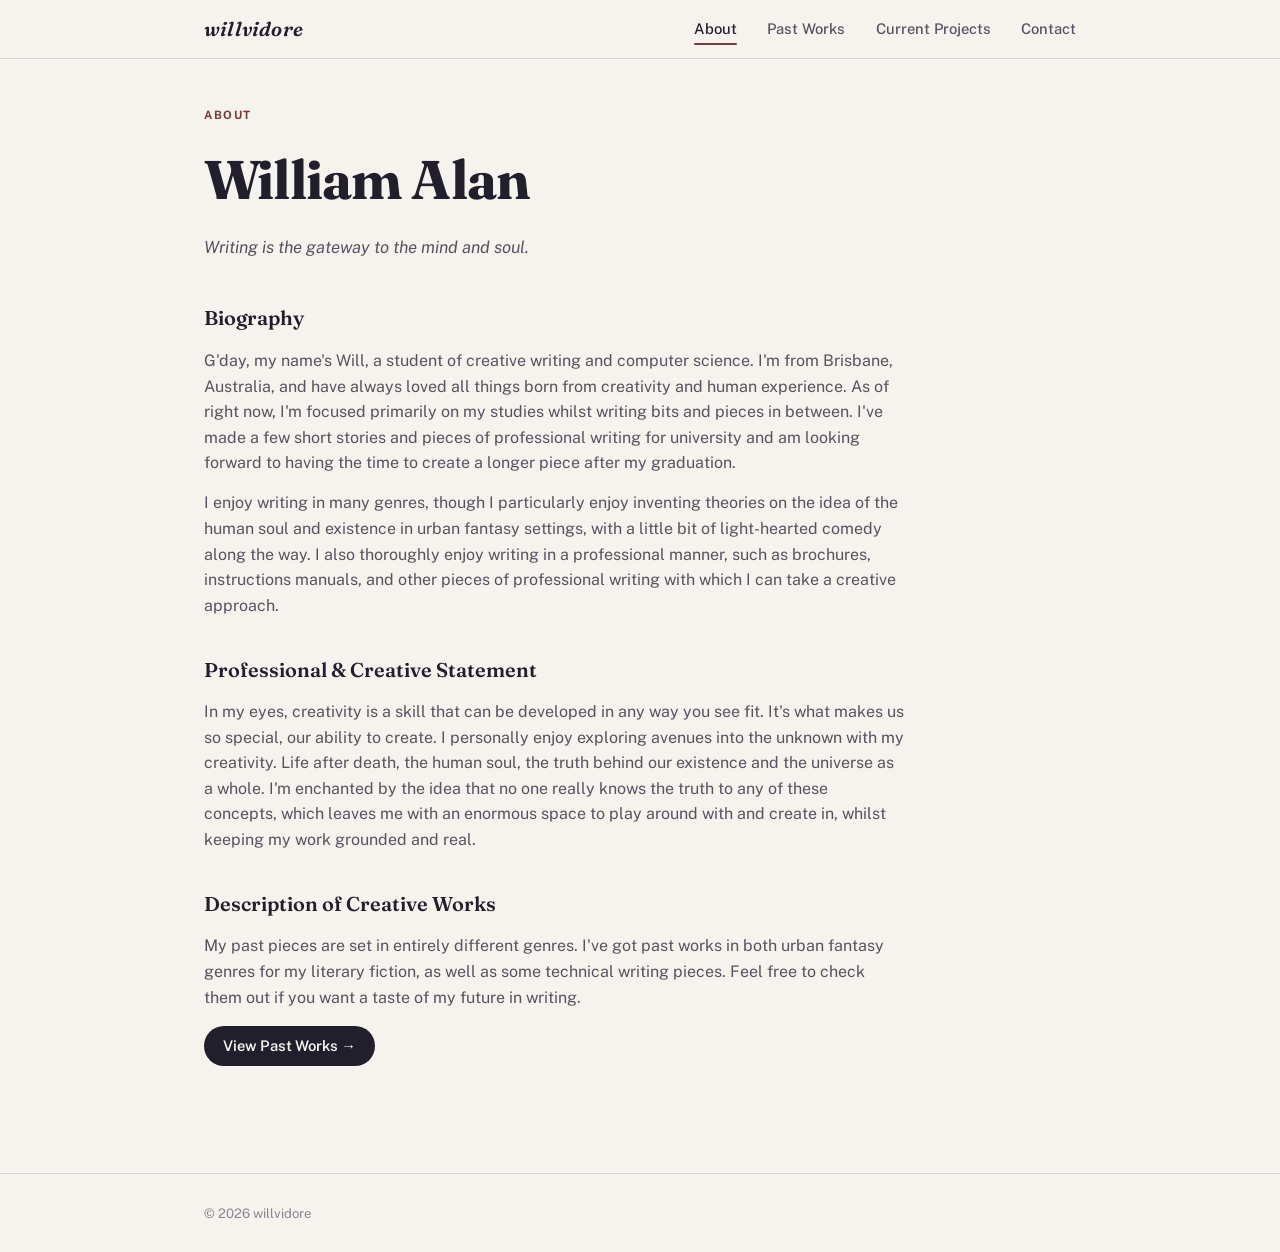
==== commit 44965b2e: "Update index.html" ====
--- a/index.html
+++ b/index.html
@@ -53,7 +53,7 @@
 
         <div class="about-block">
           <h2>Description of Creative Works</h2>
-          <p>My past pieces are set in entirely different genres. The first is a more typical piece for me, one which questions the possibility of life after death in a dark, urban fantasy setting. The other is a sample piece of technical writing based on Brandon Sanderson's Skyward book series and is how I imagine a flight manual would look for the average spaceship in that series. Feel free to check them out if you're interested in a taste of my future in writing.</p>
+          <p>My past pieces are set in entirely different genres. I've got past works in both urban fantasy genres for my literary fiction, as well as some technical writing pieces. Feel free to check them out if you want a taste of my future in writing.</p>
           <a href="past-works/" class="btn btn-primary">View Past Works →</a>
         </div>
       </div>
